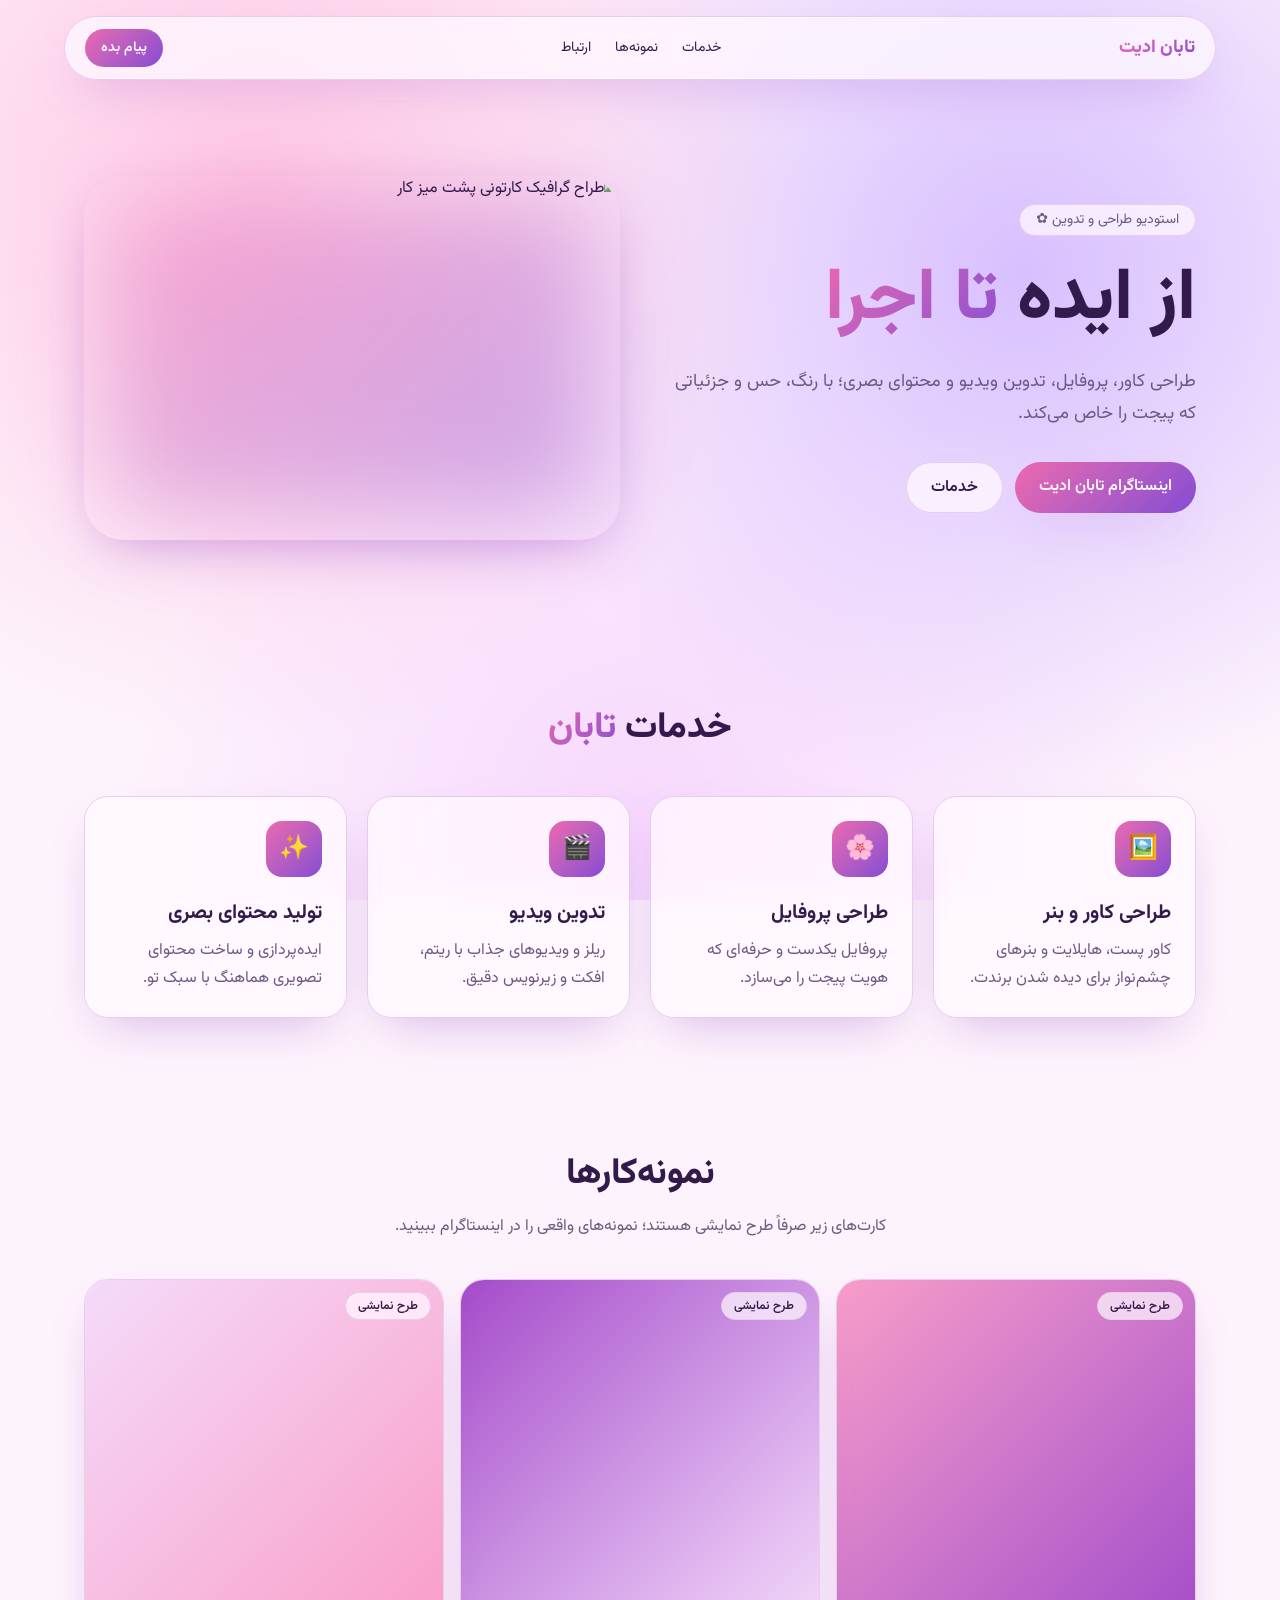
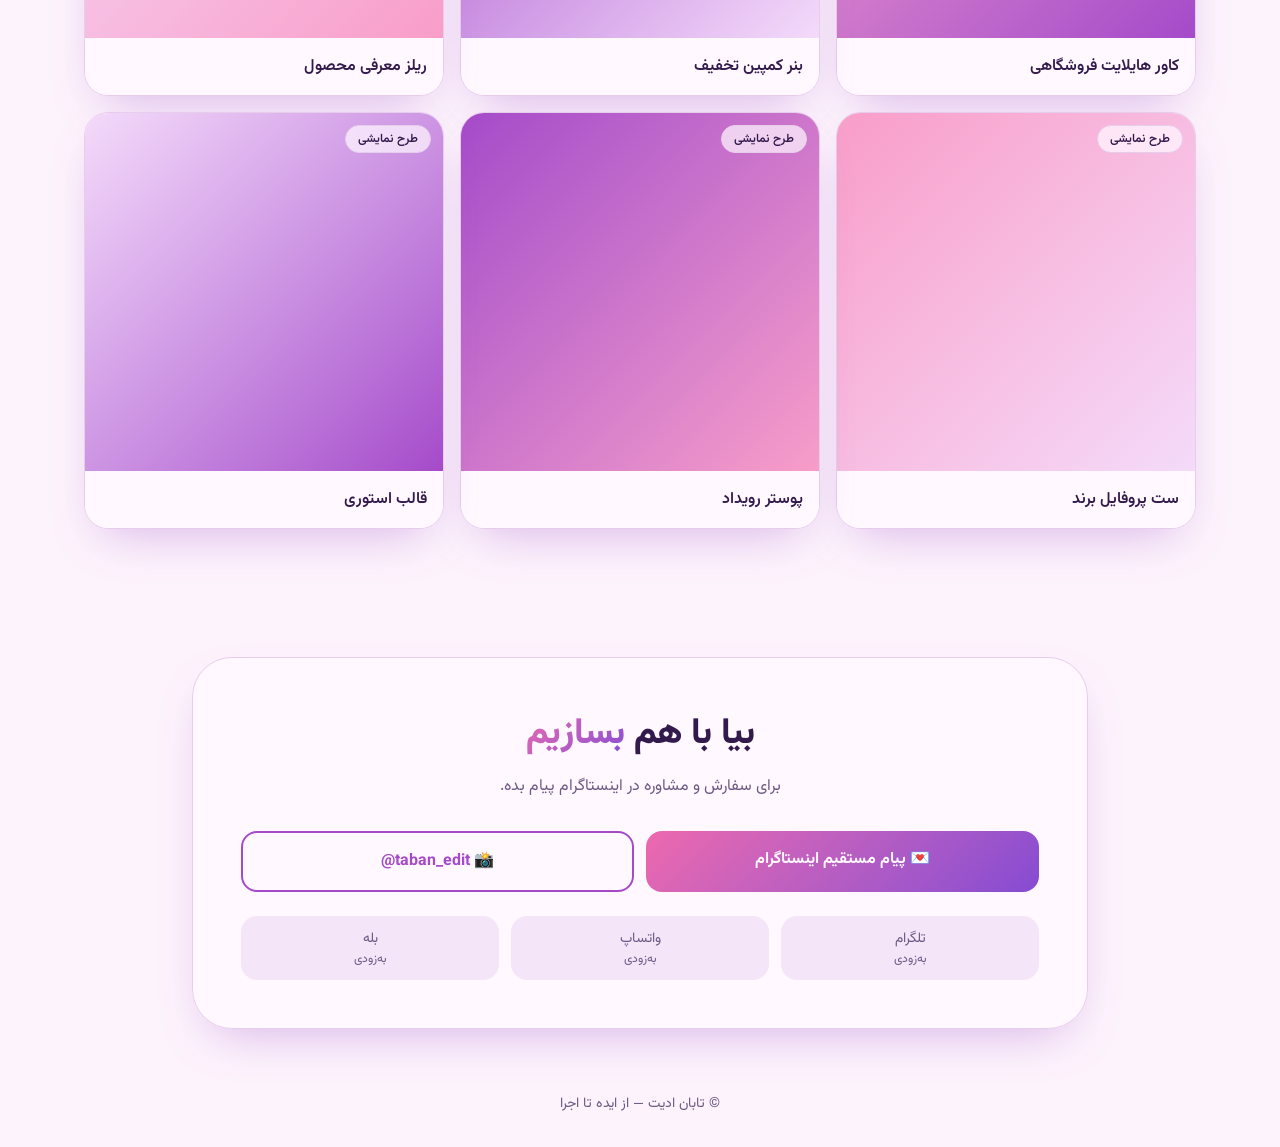
==== index.html @ 7d4bf921 "Publish Taban Edit Persian contact-only landing page" ====
<!doctype html>
<html lang="fa" dir="rtl">
<head>
<meta charset="utf-8">
<meta name="viewport" content="width=device-width, initial-scale=1">
<title>تابان ادیت | طراحی کاور، پروفایل و تدوین ویدیو</title>
<meta name="description" content="تابان ادیت؛ طراحی کاور و بنر، طراحی پروفایل، تدوین ویدیو و تولید محتوای بصری. از ایده تا اجرا.">
<meta property="og:title" content="تابان ادیت — از ایده تا اجرا">
<meta property="og:description" content="طراحی کاور و بنر، پروفایل، تدوین ویدیو و محتوای بصری با حس و حال خاص.">
<meta property="og:type" content="website">
<meta property="og:locale" content="fa_IR">
<meta name="twitter:card" content="summary_large_image">
<meta name="theme-color" content="#F8E4F4"><link rel="preconnect" href="https://fonts.googleapis.com">
<link rel="stylesheet" href="https://fonts.googleapis.com/css2?family=Vazirmatn:wght@300;400;600;800&display=swap">
<style>
/* Licensed fonts: add WOFF2 files to ./fonts/ then uncomment.
@font-face{font-family:"Kalameh";src:url("./fonts/Kalameh-Bold.woff2") format("woff2");font-weight:700 900;font-display:swap}
@font-face{font-family:"Yekan Bakh";src:url("./fonts/YekanBakh-Regular.woff2") format("woff2");font-weight:400;font-display:swap}
@font-face{font-family:"Yekan Bakh";src:url("./fonts/YekanBakh-Bold.woff2") format("woff2");font-weight:700;font-display:swap}
*/
:root{
  --bg:oklch(0.975 0.015 330);--fg:oklch(0.28 0.09 305);--card:oklch(0.99 0.01 330 / 70%);
  --primary:oklch(0.58 0.2 315);--on-primary:oklch(0.99 0.01 330);--secondary:oklch(0.92 0.05 320);
  --muted:oklch(0.94 0.03 320);--muted-fg:oklch(0.5 0.07 305);--accent:oklch(0.8 0.12 350);--border:oklch(0.88 0.05 320);
  --grad:linear-gradient(135deg,oklch(0.7 0.18 350),oklch(0.55 0.2 300));
  --shadow:0 20px 50px -20px oklch(0.55 0.2 310 / 40%);
  --font-body:"Yekan Bakh","YekanBakh","Vazirmatn",system-ui,sans-serif;
  --font-head:"Kalameh","Vazirmatn",system-ui,sans-serif;
}
*{box-sizing:border-box;margin:0;padding:0}
html{scroll-behavior:smooth}
body{font-family:var(--font-body);color:var(--fg);background:var(--bg);overflow-x:hidden;
  background-image:radial-gradient(circle at 20% 20%,oklch(0.9 0.08 350) 0%,transparent 45%),radial-gradient(circle at 80% 30%,oklch(0.85 0.1 300) 0%,transparent 45%),radial-gradient(circle at 50% 90%,oklch(0.92 0.06 320) 0%,transparent 50%);background-attachment:fixed}
h1,h2,h3,.brand{font-family:var(--font-head)}
a{color:inherit;text-decoration:none}
.wrap{max-width:72rem;margin:0 auto;padding:0 1.25rem}
.glass{background:var(--card);backdrop-filter:blur(14px);-webkit-backdrop-filter:blur(14px);border:1px solid var(--border)}
.grad{background:var(--grad);color:var(--on-primary)}
.tgrad{background:var(--grad);-webkit-background-clip:text;background-clip:text;color:transparent}
.shadow{box-shadow:var(--shadow)}
header{position:sticky;top:0;z-index:20;padding:1rem 1rem 0}
nav{max-width:72rem;margin:0 auto;display:flex;align-items:center;justify-content:space-between;border-radius:999px;padding:.75rem 1.25rem}
.brand{font-size:1.125rem;font-weight:800}
.links{display:none;gap:1.5rem;font-size:.875rem}.links a:hover{color:var(--primary)}
.btn{display:inline-block;border-radius:999px;padding:.75rem 1.5rem;font-weight:600;transition:transform .3s}
.btn:hover{transform:translateY(-4px)}
.btn-sm{padding:.5rem 1rem;font-size:.875rem}.btn-sm:hover{transform:scale(1.05)}
.hero{display:grid;gap:2.5rem;align-items:center;padding:3.5rem 1.25rem;text-align:center}
.pill{display:inline-block;border-radius:999px;padding:.25rem 1rem;font-size:.875rem;color:var(--muted-fg)}
h1{margin-top:1.25rem;font-size:3rem;font-weight:800;line-height:1.25}
.lead{margin-top:1.25rem;font-size:1.125rem;line-height:2rem;color:var(--muted-fg)}
.cta{margin-top:2rem;display:flex;flex-wrap:wrap;gap:.75rem;justify-content:center}
.art{position:relative}
.art .glow{position:absolute;inset:1.5rem;border-radius:3rem;opacity:.4;filter:blur(48px);background:var(--grad)}
.art img{position:relative;width:100%;height:auto;border-radius:2.5rem;box-shadow:var(--shadow);animation:float 6s ease-in-out infinite;display:block}
@keyframes float{0%,100%{transform:translateY(0)}50%{transform:translateY(-14px)}}
section.block{padding:4rem 1.25rem}
h2{text-align:center;font-size:1.875rem;font-weight:800}
.sub{margin-top:.75rem;text-align:center;color:var(--muted-fg)}
.grid{margin-top:2.5rem;display:grid;gap:1.25rem}
.svc{border-radius:1.5rem;padding:1.5rem;transition:transform .3s}
.svc:hover{transform:translateY(-8px)}
.ico{display:grid;place-items:center;width:3.5rem;height:3.5rem;border-radius:1rem;font-size:1.5rem}
h3{margin-top:1.25rem;font-size:1.25rem;font-weight:700}
.svc p{margin-top:.5rem;line-height:1.75rem;color:var(--muted-fg)}
.works{grid-template-columns:repeat(2,1fr);gap:1rem}
.work{border-radius:1.5rem;overflow:hidden}
.thumb{position:relative;aspect-ratio:1;transition:transform .5s}
.work:hover .thumb{transform:scale(1.05)}
.tag{position:absolute;right:.75rem;top:.75rem;border-radius:999px;padding:.25rem .75rem;font-size:.75rem;font-weight:600}
.work p{padding:1rem;font-size:.875rem;font-weight:600;position:relative;background:var(--card)}
.g1{background:linear-gradient(to bottom right,var(--accent),var(--primary))}
.g2{background:linear-gradient(to bottom right,var(--primary),var(--secondary))}
.g3{background:linear-gradient(to bottom right,var(--secondary),var(--accent))}
.g4{background:linear-gradient(to bottom right,var(--accent),var(--secondary))}
.g5{background:linear-gradient(to bottom right,var(--primary),var(--accent))}
.g6{background:linear-gradient(to bottom right,var(--secondary),var(--primary))}
.contact{max-width:56rem;margin:0 auto;border-radius:2.5rem;padding:2rem;text-align:center}
.two{margin-top:2rem;display:grid;gap:.75rem}
.big{border-radius:1rem;padding:1rem 1.5rem;font-weight:700;transition:transform .3s;display:block}
.big:hover{transform:translateY(-4px)}
.outline{border:2px solid var(--primary);color:var(--primary)}
.soon{margin-top:1.5rem;display:grid;grid-template-columns:repeat(3,1fr);gap:.75rem}
.soon div{border-radius:1rem;background:var(--muted);padding:.75rem;font-size:.875rem;color:var(--muted-fg)}
.soon span{display:block;font-size:.75rem}
footer{padding-bottom:2rem;text-align:center;font-size:.875rem;color:var(--muted-fg)}
.reveal{opacity:0;transform:translateY(24px);transition:opacity .8s ease,transform .8s cubic-bezier(.2,.7,.2,1)}
.reveal.in{opacity:1;transform:none}
@media(min-width:640px){.links{display:flex}.grid{grid-template-columns:repeat(2,1fr)}.two{grid-template-columns:1fr 1fr}}
@media(min-width:768px){.hero{grid-template-columns:1fr 1fr;padding:6rem 1.25rem;text-align:right}.cta{justify-content:flex-start}h1{font-size:4.5rem}h2{font-size:2.25rem}.works{grid-template-columns:repeat(3,1fr)}.work p{font-size:1rem}.contact{padding:3rem}}
@media(min-width:1024px){.svcs{grid-template-columns:repeat(4,1fr)}}
@media(prefers-reduced-motion:reduce){.art img{animation:none}.reveal{opacity:1;transform:none;transition:none}}
</style>
</head>
<body>
<header><nav class="glass shadow">
  <a href="#top" class="brand tgrad">تابان ادیت</a>
  <div class="links"><a href="#services">خدمات</a><a href="#works">نمونه‌ها</a><a href="#contact">ارتباط</a></div>
  <a href="https://ig.me/m/taban_edit" target="_blank" rel="noopener noreferrer" class="btn btn-sm grad">پیام بده</a>
</nav></header>
<main id="top">
  <section class="hero wrap">
    <div class="reveal">
      <span class="pill glass">استودیو طراحی و تدوین ✿</span>
      <h1>از ایده <span class="tgrad">تا اجرا</span></h1>
      <p class="lead">طراحی کاور، پروفایل، تدوین ویدیو و محتوای بصری؛ با رنگ، حس و جزئیاتی که پیجت را خاص می‌کند.</p>
      <div class="cta">
        <a href="https://www.instagram.com/taban_edit/" target="_blank" rel="noopener noreferrer" class="btn grad shadow">اینستاگرام تابان ادیت</a>
        <a href="#services" class="btn glass">خدمات</a>
      </div>
    </div>
    <div class="art reveal"><div class="glow"></div><img src="./hero.svg" width="1000" height="680" alt="طراح گرافیک کارتونی پشت میز کار"></div>
  </section>

  <section id="services" class="block wrap">
    <h2 class="reveal">خدمات <span class="tgrad">تابان</span></h2>
    <div class="grid svcs">
      <article class="svc glass shadow reveal"><div class="ico grad">🖼️</div><h3>طراحی کاور و بنر</h3><p>کاور پست، هایلایت و بنرهای چشم‌نواز برای دیده شدن برندت.</p></article>
      <article class="svc glass shadow reveal" style="transition-delay:90ms"><div class="ico grad">🌸</div><h3>طراحی پروفایل</h3><p>پروفایل یکدست و حرفه‌ای که هویت پیجت را می‌سازد.</p></article>
      <article class="svc glass shadow reveal" style="transition-delay:180ms"><div class="ico grad">🎬</div><h3>تدوین ویدیو</h3><p>ریلز و ویدیوهای جذاب با ریتم، افکت و زیرنویس دقیق.</p></article>
      <article class="svc glass shadow reveal" style="transition-delay:270ms"><div class="ico grad">✨</div><h3>تولید محتوای بصری</h3><p>ایده‌پردازی و ساخت محتوای تصویری هماهنگ با سبک تو.</p></article>
    </div>
  </section>

  <section id="works" class="block wrap">
    <h2 class="reveal">نمونه‌کارها</h2>
    <p class="sub reveal">کارت‌های زیر صرفاً طرح نمایشی هستند؛ نمونه‌های واقعی را در اینستاگرام ببینید.</p>
    <div class="grid works">
      <div class="work glass shadow reveal"><div class="thumb g1"><span class="tag glass">طرح نمایشی</span></div><p>کاور هایلایت فروشگاهی</p></div>
      <div class="work glass shadow reveal"><div class="thumb g2"><span class="tag glass">طرح نمایشی</span></div><p>بنر کمپین تخفیف</p></div>
      <div class="work glass shadow reveal"><div class="thumb g3"><span class="tag glass">طرح نمایشی</span></div><p>ریلز معرفی محصول</p></div>
      <div class="work glass shadow reveal"><div class="thumb g4"><span class="tag glass">طرح نمایشی</span></div><p>ست پروفایل برند</p></div>
      <div class="work glass shadow reveal"><div class="thumb g5"><span class="tag glass">طرح نمایشی</span></div><p>پوستر رویداد</p></div>
      <div class="work glass shadow reveal"><div class="thumb g6"><span class="tag glass">طرح نمایشی</span></div><p>قالب استوری</p></div>
    </div>
  </section>

  <section id="contact" class="block">
    <div class="contact glass shadow reveal">
      <h2>بیا با هم <span class="tgrad">بسازیم</span></h2>
      <p class="sub">برای سفارش و مشاوره در اینستاگرام پیام بده.</p>
      <div class="two">
        <a href="https://ig.me/m/taban_edit" target="_blank" rel="noopener noreferrer" class="big grad">💌 پیام مستقیم اینستاگرام</a>
        <a href="https://www.instagram.com/taban_edit/" target="_blank" rel="noopener noreferrer" class="big outline">📸 ‎@taban_edit</a>
      </div>
      <div class="soon">
        <div aria-disabled="true">تلگرام <span>به‌زودی</span></div>
        <div aria-disabled="true">واتساپ <span>به‌زودی</span></div>
        <div aria-disabled="true">بله <span>به‌زودی</span></div>
      </div>
    </div>
  </section>
</main>
<footer>© تابان ادیت — از ایده تا اجرا</footer>
<script>
(function(){var els=document.querySelectorAll('.reveal');
if(!('IntersectionObserver' in window)){els.forEach(function(e){e.classList.add('in')});return}
var io=new IntersectionObserver(function(es){es.forEach(function(e){if(e.isIntersecting)e.target.classList.add('in')})},{threshold:.15});
els.forEach(function(e){io.observe(e)})})();
</script>
</body>
</html>
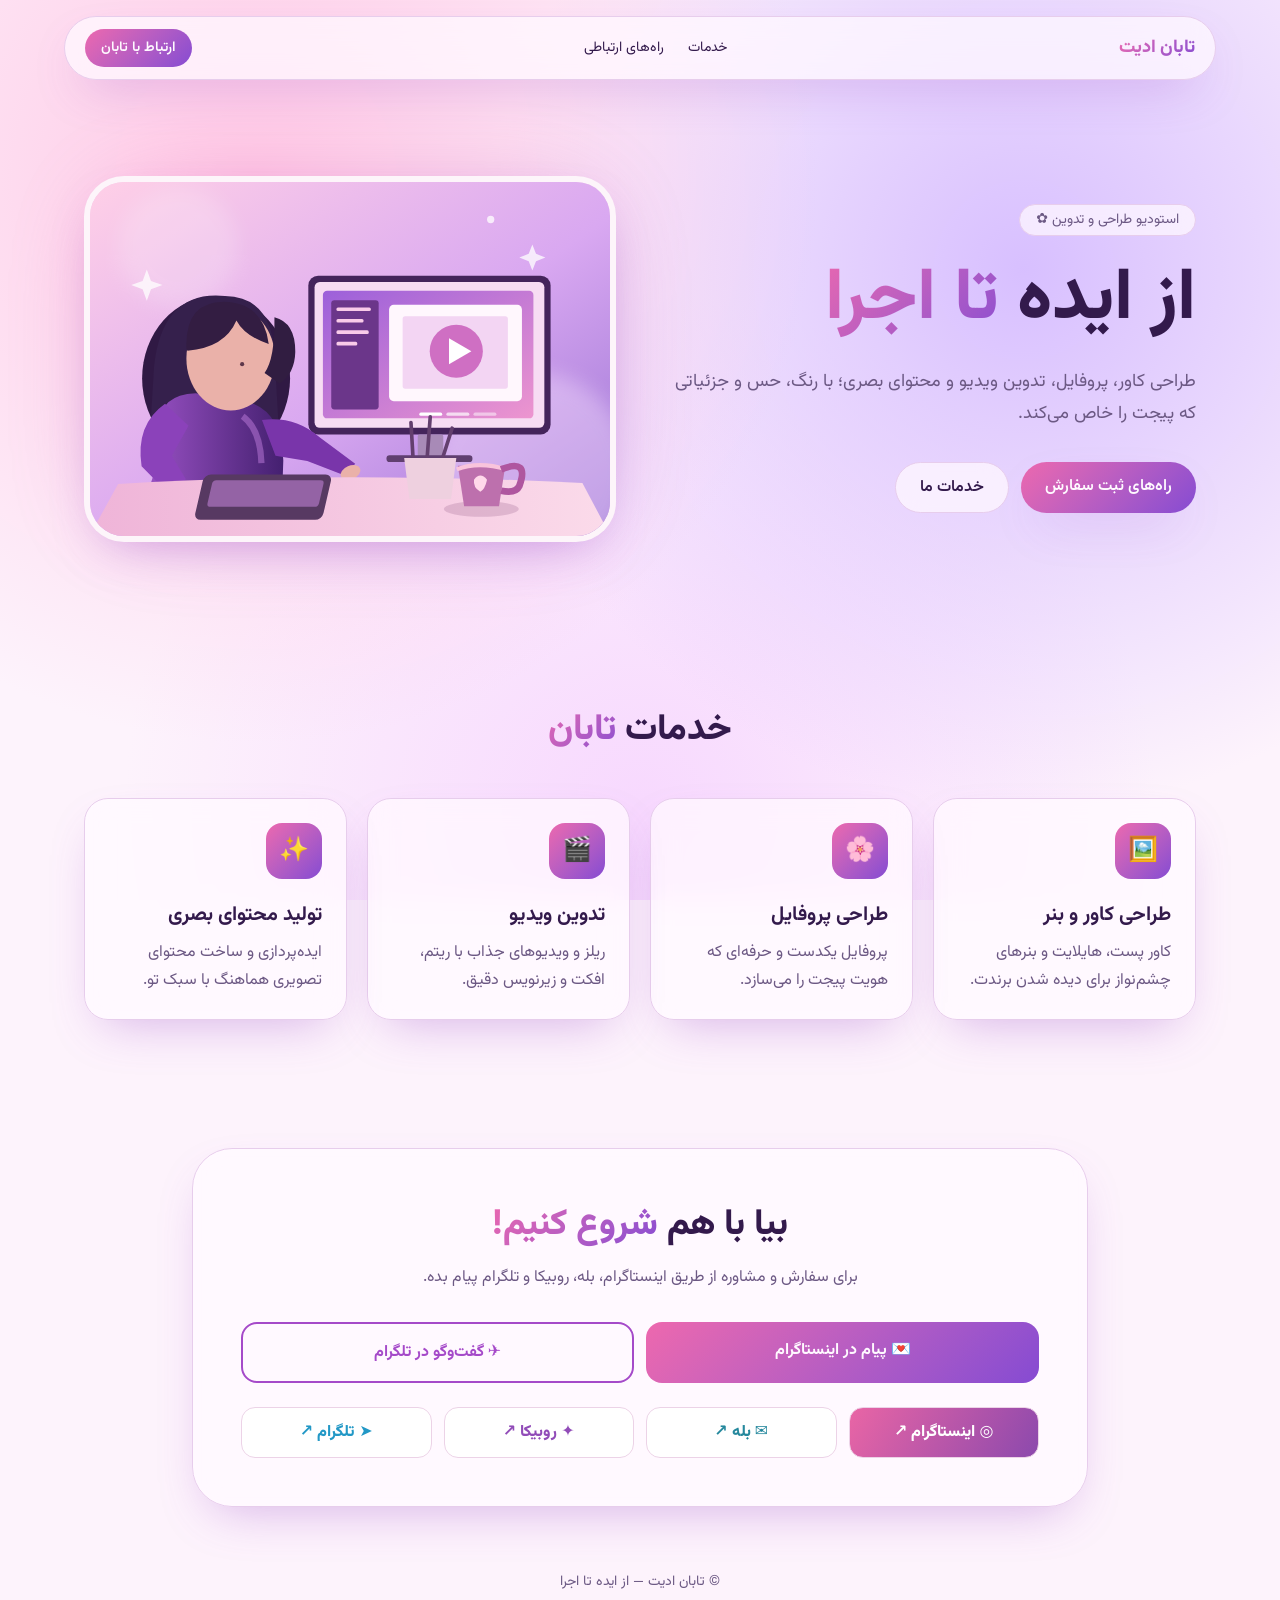
==== commit 200823d6: "Revise Taban Edit: remove portfolio, add four contact channels, logo and photo styling, custom typog" ====
--- a/index.html
+++ b/index.html
@@ -13,18 +13,15 @@
 <meta name="theme-color" content="#F8E4F4"><link rel="preconnect" href="https://fonts.googleapis.com">
 <link rel="stylesheet" href="https://fonts.googleapis.com/css2?family=Vazirmatn:wght@300;400;600;800&display=swap">
 <style>
-/* Licensed fonts: add WOFF2 files to ./fonts/ then uncomment.
-@font-face{font-family:"Kalameh";src:url("./fonts/Kalameh-Bold.woff2") format("woff2");font-weight:700 900;font-display:swap}
-@font-face{font-family:"Yekan Bakh";src:url("./fonts/YekanBakh-Regular.woff2") format("woff2");font-weight:400;font-display:swap}
-@font-face{font-family:"Yekan Bakh";src:url("./fonts/YekanBakh-Bold.woff2") format("woff2");font-weight:700;font-display:swap}
-*/
+@font-face{font-family:"Kalameh";src:url("./assets/kalameh.woff2") format("woff2");font-weight:700 900;font-display:swap}
+@font-face{font-family:"Doran";src:url("./assets/doran.woff2") format("woff2");font-weight:400 900;font-display:swap}
 :root{
   --bg:oklch(0.975 0.015 330);--fg:oklch(0.28 0.09 305);--card:oklch(0.99 0.01 330 / 70%);
   --primary:oklch(0.58 0.2 315);--on-primary:oklch(0.99 0.01 330);--secondary:oklch(0.92 0.05 320);
   --muted:oklch(0.94 0.03 320);--muted-fg:oklch(0.5 0.07 305);--accent:oklch(0.8 0.12 350);--border:oklch(0.88 0.05 320);
   --grad:linear-gradient(135deg,oklch(0.7 0.18 350),oklch(0.55 0.2 300));
   --shadow:0 20px 50px -20px oklch(0.55 0.2 310 / 40%);
-  --font-body:"Yekan Bakh","YekanBakh","Vazirmatn",system-ui,sans-serif;
+  --font-body:"Doran","Vazirmatn",system-ui,sans-serif;
   --font-head:"Kalameh","Vazirmatn",system-ui,sans-serif;
 }
 *{box-sizing:border-box;margin:0;padding:0}
@@ -90,13 +87,19 @@
 @media(min-width:768px){.hero{grid-template-columns:1fr 1fr;padding:6rem 1.25rem;text-align:right}.cta{justify-content:flex-start}h1{font-size:4.5rem}h2{font-size:2.25rem}.works{grid-template-columns:repeat(3,1fr)}.work p{font-size:1rem}.contact{padding:3rem}}
 @media(min-width:1024px){.svcs{grid-template-columns:repeat(4,1fr)}}
 @media(prefers-reduced-motion:reduce){.art img{animation:none}.reveal{opacity:1;transform:none;transition:none}}
+
+.brand-image{display:inline-block;vertical-align:middle;object-fit:cover;border-radius:13px;margin-left:9px}
+.hero{gap:3rem}.art img{aspect-ratio:2048/1408;object-fit:cover;background:#f4cde9;border:6px solid rgba(255,255,255,.8)}
+.social-grid{grid-template-columns:repeat(2,1fr);gap:12px}.social{display:block;text-align:center;padding:12px 10px;border-radius:14px;background:white;color:#634278;font-weight:800;border:1px solid #ecd3e7;transition:transform .2s}.social:hover{transform:translateY(-3px);box-shadow:0 10px 20px #a54e9c2b}.social.instagram{background:linear-gradient(120deg,#e965a5,#8c49ad);color:#fff}.social.bale{color:#25889d}.social.rubika{color:#914cb8}.social.telegram{color:#2298c6}
+@media(min-width:640px){.social-grid{grid-template-columns:repeat(4,1fr)}}
+@media(max-width:630px){.brand-image{height:38px;width:38px}.hero{gap:2rem}.art img{border-radius:22px}}
 </style>
 </head>
 <body>
 <header><nav class="glass shadow">
-  <a href="#top" class="brand tgrad">تابان ادیت</a>
-  <div class="links"><a href="#services">خدمات</a><a href="#works">نمونه‌ها</a><a href="#contact">ارتباط</a></div>
-  <a href="https://ig.me/m/taban_edit" target="_blank" rel="noopener noreferrer" class="btn btn-sm grad">پیام بده</a>
+  <a href="#top" class="brand tgrad"><img class="brand-image" src="./assets/logo.webp" onerror="this.style.display='none'" alt="لوگوی تابان ادیت" width="49" height="49">تابان ادیت</a>
+  <div class="links"><a href="#services">خدمات</a><a href="#contact">راه‌های ارتباطی</a></div>
+  <a href="#contact" class="btn btn-sm grad">ارتباط با تابان</a>
 </nav></header>
 <main id="top">
   <section class="hero wrap">
@@ -105,11 +108,11 @@
       <h1>از ایده <span class="tgrad">تا اجرا</span></h1>
       <p class="lead">طراحی کاور، پروفایل، تدوین ویدیو و محتوای بصری؛ با رنگ، حس و جزئیاتی که پیجت را خاص می‌کند.</p>
       <div class="cta">
-        <a href="https://www.instagram.com/taban_edit/" target="_blank" rel="noopener noreferrer" class="btn grad shadow">اینستاگرام تابان ادیت</a>
-        <a href="#services" class="btn glass">خدمات</a>
+        <a href="#contact" class="btn grad shadow">راه‌های ثبت سفارش</a>
+        <a href="#services" class="btn glass">خدمات ما</a>
       </div>
     </div>
-    <div class="art reveal"><div class="glow"></div><img src="./hero.svg" width="1000" height="680" alt="طراح گرافیک کارتونی پشت میز کار"></div>
+    <div class="art reveal"><div class="glow"></div><img src="./assets/hero.webp" onerror="this.onerror=null;this.src='./hero.svg'" width="1200" height="825" alt="تصویر اختصاصی برند تابان ادیت از طراح پشت میز تدوین و گرافیک"></div>
   </section>
 
   <section id="services" class="block wrap">
@@ -122,34 +125,21 @@
     </div>
   </section>
 
-  <section id="works" class="block wrap">
-    <h2 class="reveal">نمونه‌کارها</h2>
-    <p class="sub reveal">کارت‌های زیر صرفاً طرح نمایشی هستند؛ نمونه‌های واقعی را در اینستاگرام ببینید.</p>
-    <div class="grid works">
-      <div class="work glass shadow reveal"><div class="thumb g1"><span class="tag glass">طرح نمایشی</span></div><p>کاور هایلایت فروشگاهی</p></div>
-      <div class="work glass shadow reveal"><div class="thumb g2"><span class="tag glass">طرح نمایشی</span></div><p>بنر کمپین تخفیف</p></div>
-      <div class="work glass shadow reveal"><div class="thumb g3"><span class="tag glass">طرح نمایشی</span></div><p>ریلز معرفی محصول</p></div>
-      <div class="work glass shadow reveal"><div class="thumb g4"><span class="tag glass">طرح نمایشی</span></div><p>ست پروفایل برند</p></div>
-      <div class="work glass shadow reveal"><div class="thumb g5"><span class="tag glass">طرح نمایشی</span></div><p>پوستر رویداد</p></div>
-      <div class="work glass shadow reveal"><div class="thumb g6"><span class="tag glass">طرح نمایشی</span></div><p>قالب استوری</p></div>
-    </div>
-  </section>
-
   <section id="contact" class="block">
     <div class="contact glass shadow reveal">
-      <h2>بیا با هم <span class="tgrad">بسازیم</span></h2>
-      <p class="sub">برای سفارش و مشاوره در اینستاگرام پیام بده.</p>
+      <h2>بیا با هم <span class="tgrad">شروع کنیم!</span></h2>
+      <p class="sub">برای سفارش و مشاوره از طریق اینستاگرام، بله، روبیکا و تلگرام پیام بده.</p>
       <div class="two">
-        <a href="https://ig.me/m/taban_edit" target="_blank" rel="noopener noreferrer" class="big grad">💌 پیام مستقیم اینستاگرام</a>
-        <a href="https://www.instagram.com/taban_edit/" target="_blank" rel="noopener noreferrer" class="big outline">📸 ‎@taban_edit</a>
+        <a href="https://instagram.com/taban_edit" target="_blank" rel="noopener noreferrer" class="big grad">💌 پیام در اینستاگرام</a>
+        <a href="https://t.me/taban_edit" target="_blank" rel="noopener noreferrer" class="big outline">✈️ گفت‌وگو در تلگرام</a>
       </div>
-      <div class="soon">
-        <div aria-disabled="true">تلگرام <span>به‌زودی</span></div>
-        <div aria-disabled="true">واتساپ <span>به‌زودی</span></div>
-        <div aria-disabled="true">بله <span>به‌زودی</span></div>
-      </div>
-    </div>
-  </section>
+      <div class="soon social-grid">
+    <a href="https://instagram.com/taban_edit" target="_blank" rel="noopener noreferrer" class="social instagram">◎ اینستاگرام ↗</a>
+    <a href="https://ble.ir/tabanedit" target="_blank" rel="noopener noreferrer" class="social bale">✉ بله ↗</a>
+    <a href="https://rubika.ir/page/Taban_edit" target="_blank" rel="noopener noreferrer" class="social rubika">✦ روبیکا ↗</a>
+    <a href="https://t.me/taban_edit" target="_blank" rel="noopener noreferrer" class="social telegram">➤ تلگرام ↗</a>
+  </div>
+  </div></section>
 </main>
 <footer>© تابان ادیت — از ایده تا اجرا</footer>
 <script>
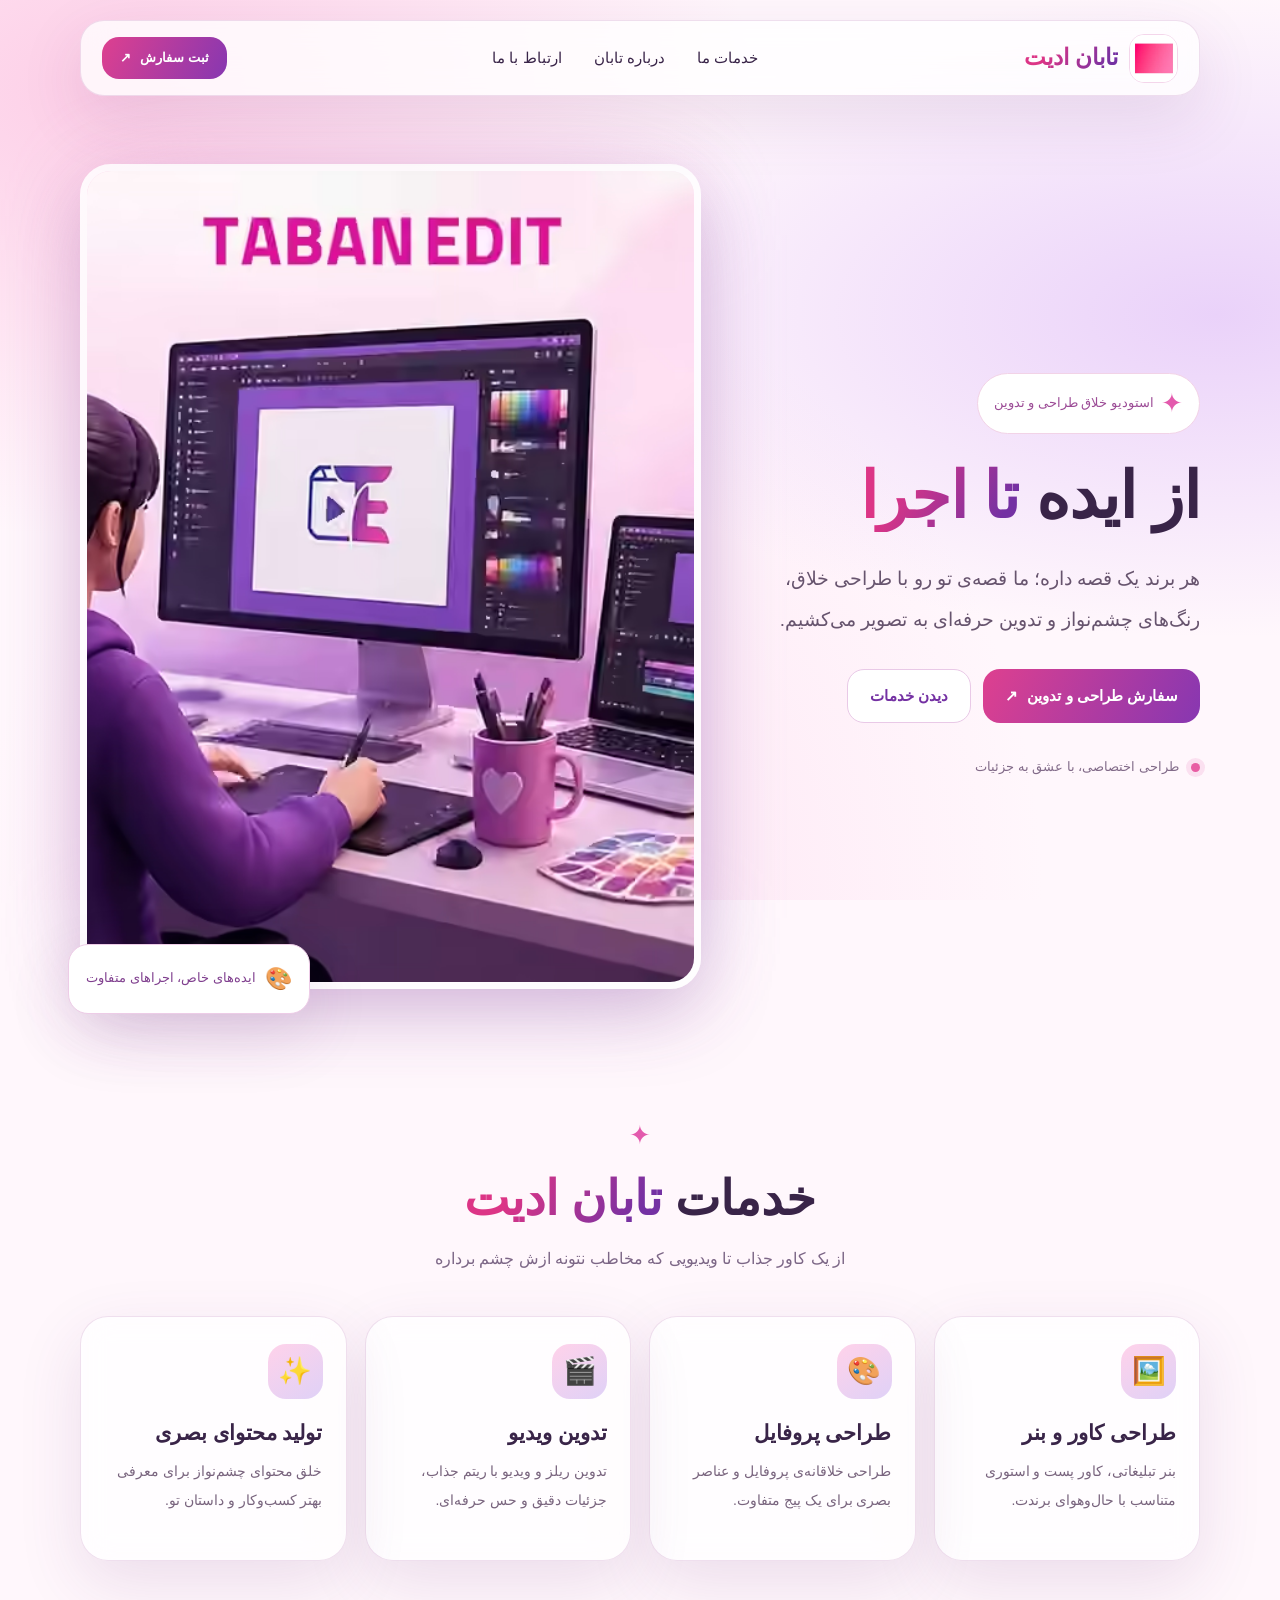
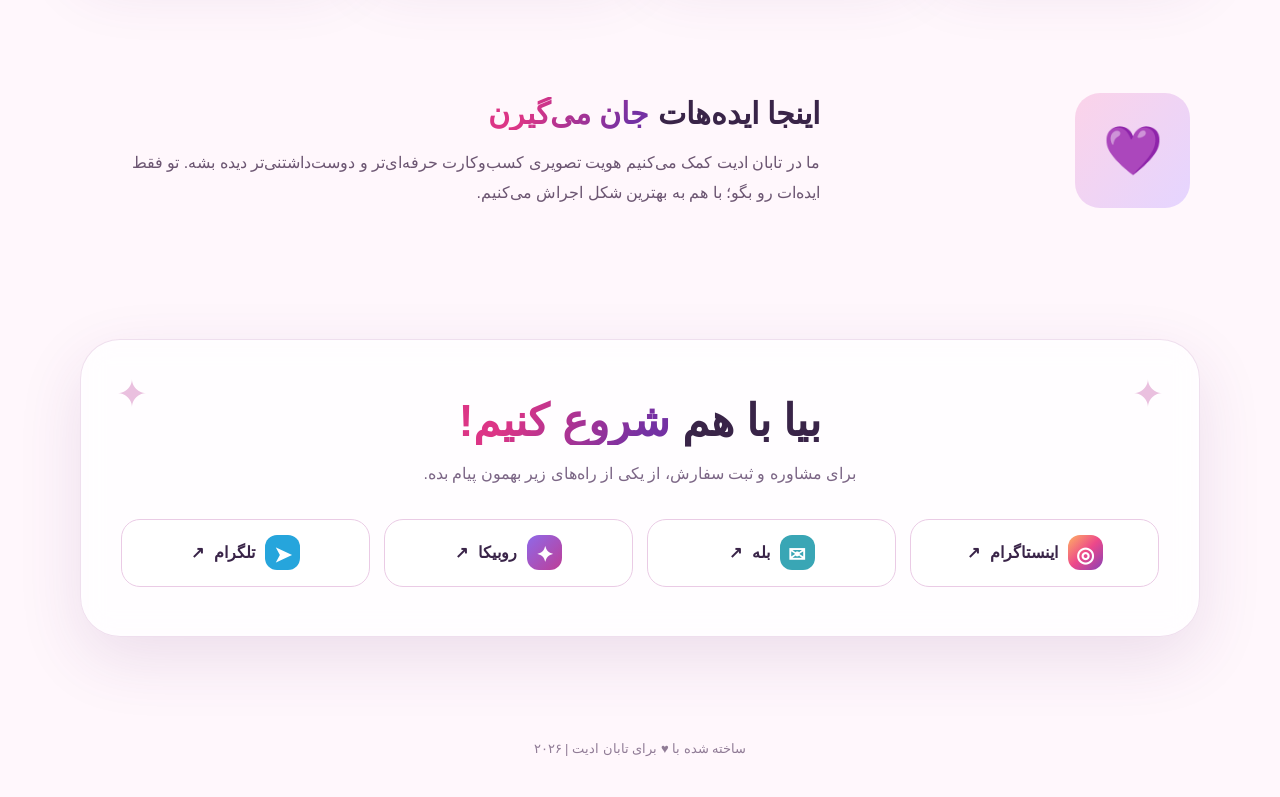
==== commit f6e0aa0a: "Launch Taban Edit redesign with supplied hero artwork, logo, social contacts and no portfolio" ====
--- a/index.html
+++ b/index.html
@@ -1,152 +1,58 @@
-<!doctype html>
+<!DOCTYPE html>
 <html lang="fa" dir="rtl">
 <head>
-<meta charset="utf-8">
-<meta name="viewport" content="width=device-width, initial-scale=1">
-<title>تابان ادیت | طراحی کاور، پروفایل و تدوین ویدیو</title>
-<meta name="description" content="تابان ادیت؛ طراحی کاور و بنر، طراحی پروفایل، تدوین ویدیو و تولید محتوای بصری. از ایده تا اجرا.">
-<meta property="og:title" content="تابان ادیت — از ایده تا اجرا">
-<meta property="og:description" content="طراحی کاور و بنر، پروفایل، تدوین ویدیو و محتوای بصری با حس و حال خاص.">
-<meta property="og:type" content="website">
-<meta property="og:locale" content="fa_IR">
-<meta name="twitter:card" content="summary_large_image">
-<meta name="theme-color" content="#F8E4F4"><link rel="preconnect" href="https://fonts.googleapis.com">
-<link rel="stylesheet" href="https://fonts.googleapis.com/css2?family=Vazirmatn:wght@300;400;600;800&display=swap">
+<meta charset="UTF-8"><meta name="viewport" content="width=device-width,initial-scale=1">
+<title>تابان ادیت | طراحی گرافیک و تدوین ویدیو</title>
+<meta name="description" content="تابان ادیت؛ طراحی بنر و کاور، پروفایل و هویت بصری، تدوین ویدیو و محتوای خلاق. برای مشاوره و سفارش در اینستاگرام، تلگرام، بله و روبیکا پیام بدهید.">
+<meta name="theme-color" content="#fce8f4"><meta property="og:title" content="تابان ادیت | از ایده تا اجرا"><meta property="og:type" content="website"><meta property="og:locale" content="fa_IR"><meta property="og:description" content="تابان ادیت، همراه خلاق شما در طراحی و تدوین. از ایده تا اجرا کنار شماییم.">
+<link rel="icon" type="image/webp" href="./assets/logo.webp">
 <style>
-@font-face{font-family:"Kalameh";src:url("./assets/kalameh.woff2") format("woff2");font-weight:700 900;font-display:swap}
-@font-face{font-family:"Doran";src:url("./assets/doran.woff2") format("woff2");font-weight:400 900;font-display:swap}
-:root{
-  --bg:oklch(0.975 0.015 330);--fg:oklch(0.28 0.09 305);--card:oklch(0.99 0.01 330 / 70%);
-  --primary:oklch(0.58 0.2 315);--on-primary:oklch(0.99 0.01 330);--secondary:oklch(0.92 0.05 320);
-  --muted:oklch(0.94 0.03 320);--muted-fg:oklch(0.5 0.07 305);--accent:oklch(0.8 0.12 350);--border:oklch(0.88 0.05 320);
-  --grad:linear-gradient(135deg,oklch(0.7 0.18 350),oklch(0.55 0.2 300));
-  --shadow:0 20px 50px -20px oklch(0.55 0.2 310 / 40%);
-  --font-body:"Doran","Vazirmatn",system-ui,sans-serif;
-  --font-head:"Kalameh","Vazirmatn",system-ui,sans-serif;
-}
-*{box-sizing:border-box;margin:0;padding:0}
-html{scroll-behavior:smooth}
-body{font-family:var(--font-body);color:var(--fg);background:var(--bg);overflow-x:hidden;
-  background-image:radial-gradient(circle at 20% 20%,oklch(0.9 0.08 350) 0%,transparent 45%),radial-gradient(circle at 80% 30%,oklch(0.85 0.1 300) 0%,transparent 45%),radial-gradient(circle at 50% 90%,oklch(0.92 0.06 320) 0%,transparent 50%);background-attachment:fixed}
-h1,h2,h3,.brand{font-family:var(--font-head)}
-a{color:inherit;text-decoration:none}
-.wrap{max-width:72rem;margin:0 auto;padding:0 1.25rem}
-.glass{background:var(--card);backdrop-filter:blur(14px);-webkit-backdrop-filter:blur(14px);border:1px solid var(--border)}
-.grad{background:var(--grad);color:var(--on-primary)}
-.tgrad{background:var(--grad);-webkit-background-clip:text;background-clip:text;color:transparent}
-.shadow{box-shadow:var(--shadow)}
-header{position:sticky;top:0;z-index:20;padding:1rem 1rem 0}
-nav{max-width:72rem;margin:0 auto;display:flex;align-items:center;justify-content:space-between;border-radius:999px;padding:.75rem 1.25rem}
-.brand{font-size:1.125rem;font-weight:800}
-.links{display:none;gap:1.5rem;font-size:.875rem}.links a:hover{color:var(--primary)}
-.btn{display:inline-block;border-radius:999px;padding:.75rem 1.5rem;font-weight:600;transition:transform .3s}
-.btn:hover{transform:translateY(-4px)}
-.btn-sm{padding:.5rem 1rem;font-size:.875rem}.btn-sm:hover{transform:scale(1.05)}
-.hero{display:grid;gap:2.5rem;align-items:center;padding:3.5rem 1.25rem;text-align:center}
-.pill{display:inline-block;border-radius:999px;padding:.25rem 1rem;font-size:.875rem;color:var(--muted-fg)}
-h1{margin-top:1.25rem;font-size:3rem;font-weight:800;line-height:1.25}
-.lead{margin-top:1.25rem;font-size:1.125rem;line-height:2rem;color:var(--muted-fg)}
-.cta{margin-top:2rem;display:flex;flex-wrap:wrap;gap:.75rem;justify-content:center}
-.art{position:relative}
-.art .glow{position:absolute;inset:1.5rem;border-radius:3rem;opacity:.4;filter:blur(48px);background:var(--grad)}
-.art img{position:relative;width:100%;height:auto;border-radius:2.5rem;box-shadow:var(--shadow);animation:float 6s ease-in-out infinite;display:block}
-@keyframes float{0%,100%{transform:translateY(0)}50%{transform:translateY(-14px)}}
-section.block{padding:4rem 1.25rem}
-h2{text-align:center;font-size:1.875rem;font-weight:800}
-.sub{margin-top:.75rem;text-align:center;color:var(--muted-fg)}
-.grid{margin-top:2.5rem;display:grid;gap:1.25rem}
-.svc{border-radius:1.5rem;padding:1.5rem;transition:transform .3s}
-.svc:hover{transform:translateY(-8px)}
-.ico{display:grid;place-items:center;width:3.5rem;height:3.5rem;border-radius:1rem;font-size:1.5rem}
-h3{margin-top:1.25rem;font-size:1.25rem;font-weight:700}
-.svc p{margin-top:.5rem;line-height:1.75rem;color:var(--muted-fg)}
-.works{grid-template-columns:repeat(2,1fr);gap:1rem}
-.work{border-radius:1.5rem;overflow:hidden}
-.thumb{position:relative;aspect-ratio:1;transition:transform .5s}
-.work:hover .thumb{transform:scale(1.05)}
-.tag{position:absolute;right:.75rem;top:.75rem;border-radius:999px;padding:.25rem .75rem;font-size:.75rem;font-weight:600}
-.work p{padding:1rem;font-size:.875rem;font-weight:600;position:relative;background:var(--card)}
-.g1{background:linear-gradient(to bottom right,var(--accent),var(--primary))}
-.g2{background:linear-gradient(to bottom right,var(--primary),var(--secondary))}
-.g3{background:linear-gradient(to bottom right,var(--secondary),var(--accent))}
-.g4{background:linear-gradient(to bottom right,var(--accent),var(--secondary))}
-.g5{background:linear-gradient(to bottom right,var(--primary),var(--accent))}
-.g6{background:linear-gradient(to bottom right,var(--secondary),var(--primary))}
-.contact{max-width:56rem;margin:0 auto;border-radius:2.5rem;padding:2rem;text-align:center}
-.two{margin-top:2rem;display:grid;gap:.75rem}
-.big{border-radius:1rem;padding:1rem 1.5rem;font-weight:700;transition:transform .3s;display:block}
-.big:hover{transform:translateY(-4px)}
-.outline{border:2px solid var(--primary);color:var(--primary)}
-.soon{margin-top:1.5rem;display:grid;grid-template-columns:repeat(3,1fr);gap:.75rem}
-.soon div{border-radius:1rem;background:var(--muted);padding:.75rem;font-size:.875rem;color:var(--muted-fg)}
-.soon span{display:block;font-size:.75rem}
-footer{padding-bottom:2rem;text-align:center;font-size:.875rem;color:var(--muted-fg)}
-.reveal{opacity:0;transform:translateY(24px);transition:opacity .8s ease,transform .8s cubic-bezier(.2,.7,.2,1)}
-.reveal.in{opacity:1;transform:none}
-@media(min-width:640px){.links{display:flex}.grid{grid-template-columns:repeat(2,1fr)}.two{grid-template-columns:1fr 1fr}}
-@media(min-width:768px){.hero{grid-template-columns:1fr 1fr;padding:6rem 1.25rem;text-align:right}.cta{justify-content:flex-start}h1{font-size:4.5rem}h2{font-size:2.25rem}.works{grid-template-columns:repeat(3,1fr)}.work p{font-size:1rem}.contact{padding:3rem}}
-@media(min-width:1024px){.svcs{grid-template-columns:repeat(4,1fr)}}
-@media(prefers-reduced-motion:reduce){.art img{animation:none}.reveal{opacity:1;transform:none;transition:none}}
-
-.brand-image{display:inline-block;vertical-align:middle;object-fit:cover;border-radius:13px;margin-left:9px}
-.hero{gap:3rem}.art img{aspect-ratio:2048/1408;object-fit:cover;background:#f4cde9;border:6px solid rgba(255,255,255,.8)}
-.social-grid{grid-template-columns:repeat(2,1fr);gap:12px}.social{display:block;text-align:center;padding:12px 10px;border-radius:14px;background:white;color:#634278;font-weight:800;border:1px solid #ecd3e7;transition:transform .2s}.social:hover{transform:translateY(-3px);box-shadow:0 10px 20px #a54e9c2b}.social.instagram{background:linear-gradient(120deg,#e965a5,#8c49ad);color:#fff}.social.bale{color:#25889d}.social.rubika{color:#914cb8}.social.telegram{color:#2298c6}
-@media(min-width:640px){.social-grid{grid-template-columns:repeat(4,1fr)}}
-@media(max-width:630px){.brand-image{height:38px;width:38px}.hero{gap:2rem}.art img{border-radius:22px}}
+@font-face{font-family:Kalameh;src:local("Kalameh Bold"),local("Kalameh");font-display:swap;font-weight:700 900}
+@font-face{font-family:Doran;src:local("Doran Bold"),local("Doran");font-display:swap;font-weight:400 900}
+:root{--ink:#392448;--purple:#7533a6;--pink:#db398e;--muted:#7c6686;--shadow:0 22px 65px rgba(95,43,115,.12);--outline:rgba(173,100,168,.20)}
+*{box-sizing:border-box}html{scroll-behavior:smooth}body{margin:0;color:var(--ink);font-family:Doran,Tahoma,sans-serif;background:#fff7fc;background-image:radial-gradient(ellipse at 8% 10%,rgba(252,183,219,.63),transparent 39%),radial-gradient(ellipse at 95% 35%,rgba(213,173,247,.50),transparent 39%),radial-gradient(ellipse at 40% 100%,rgba(253,210,234,.52),transparent 49%);background-attachment:fixed;line-height:1.9}a{text-decoration:none;color:inherit}button,a{-webkit-tap-highlight-color:transparent}h1,h2,h3,.brand,.large-title{font-family:Kalameh,Tahoma,sans-serif;line-height:1.45}h1,h2,h3,p{margin-top:0}.layout{max-width:1170px;margin:auto;padding:0 25px}.soft{border:1px solid var(--outline);border-radius:28px;box-shadow:var(--shadow);background:rgba(255,255,255,.78);backdrop-filter:blur(15px)}.gradient{background:linear-gradient(115deg,#de408f,#8737b1);color:white}.gradient-text{background:linear-gradient(120deg,#dc3586 25%,#7431a3 87%);color:transparent;background-clip:text;-webkit-background-clip:text}.star{color:#e35aad;font-size:26px}
+.top{padding-top:20px;position:relative;z-index:2}.nav{display:flex;align-items:center;justify-content:space-between;padding:10px 21px;border-radius:24px;min-height:76px}.brand{display:flex;align-items:center;gap:11px;font-size:23px;font-weight:900}.brand-logo{width:49px;height:49px;object-fit:cover;border-radius:15px;border:1px solid #f4d6eb;background:#fff}.menu{display:flex;align-items:center;gap:32px;font-size:15px}.menu a:hover{color:var(--pink)}.btn{font-family:Doran,Tahoma,sans-serif;font-size:15px;font-weight:700;display:inline-flex;align-items:center;justify-content:center;gap:9px;padding:12px 22px;border-radius:17px;transition:transform .25s,box-shadow .25s}.btn:hover{transform:translateY(-3px);box-shadow:0 12px 27px rgba(143,47,147,.18)}.btn:focus-visible,a:focus-visible{outline:3px solid #933bbb;outline-offset:3px}.btn.outline{border:1px solid #e9c9e7;background:#fff;color:#7431a3}.btn.small{font-size:13px;padding:9px 18px}
+.hero{display:grid;grid-template-columns:.85fr 1.15fr;align-items:center;gap:40px;padding-top:68px;padding-bottom:82px}.intro{position:relative;z-index:1}.eyebrow{display:inline-flex;align-items:center;gap:7px;background:#fff;padding:5px 16px;border:1px solid #f2d3e7;border-radius:40px;color:#9c4c96;font-size:13px}.hero h1{font-size:clamp(44px,5vw,76px);letter-spacing:-1px;margin:16px 0}.hero p{font-size:19px;color:#67546e;line-height:2.15;max-width:540px}.btn-row{display:flex;gap:12px;flex-wrap:wrap;margin-top:28px}.mini-trust{margin-top:32px;display:flex;align-items:center;gap:12px;font-size:13px;color:#826b89}.mini-trust i{width:9px;height:9px;border-radius:50%;background:#e85da3;box-shadow:0 0 0 5px #fbe0f0}.hero-art{position:relative;isolation:isolate}.hero-art:before{content:'';position:absolute;z-index:-1;inset:35px;background:linear-gradient(125deg,#f7bce1,#c7a6eb);filter:blur(55px);opacity:.7}.hero-art img{display:block;max-width:100%;width:100%;object-fit:cover;aspect-ratio:2048/1408;border-radius:31px;box-shadow:0 25px 70px rgba(117,48,131,.26);border:7px solid rgba(255,255,255,.85)}.float-icon{position:absolute;bottom:-25px;left:-12px;background:#fff;border:1px solid #edcce7;padding:13px 17px;border-radius:20px;font-size:13px;box-shadow:var(--shadow);color:#80408f}.float-icon span{font-size:22px;vertical-align:middle;margin-left:6px}
+.services{padding-top:40px;padding-bottom:96px}.section-head{text-align:center;margin-bottom:42px}.section-head h2{font-size:clamp(32px,4vw,48px);margin:4px 0 10px}.section-head p{color:var(--muted);font-size:16px}.cards{display:grid;grid-template-columns:repeat(4,1fr);gap:18px}.service{padding:27px 23px;min-height:245px;transition:transform .25s}.service:hover{transform:translateY(-6px)}.service .symbol{width:55px;height:55px;display:grid;place-items:center;font-size:27px;border-radius:18px;background:linear-gradient(145deg,#ffd2ea,#dfd1f7)}.service h3{font-size:21px;margin:19px 0 8px}.service p{font-size:14px;color:#79647e;margin:0;line-height:2.1}
+.about{margin-bottom:95px;padding:35px;display:flex;align-items:center;justify-content:space-between;gap:40px}.about h2{font-size:30px;margin-bottom:12px}.about p{color:#6c5672;font-size:16px;max-width:730px;margin:0}.about-badge{flex-shrink:0;display:grid;place-items:center;border-radius:25px;width:115px;height:115px;background:linear-gradient(130deg,#fbd3e9,#e5d5ff);font-size:48px}
+.contact-block{padding-bottom:100px;scroll-margin-top:30px}.contact{padding:49px 40px;text-align:center;border-radius:40px;position:relative;overflow:hidden}.contact:before,.contact:after{content:'✦';position:absolute;color:#eac0df;font-size:38px;top:18px}.contact:before{right:35px}.contact:after{left:35px}.contact h2{font-size:clamp(31px,4vw,44px);margin-bottom:7px}.contact p{color:var(--muted);margin:0 0 29px}.socials{display:grid;grid-template-columns:repeat(4,1fr);gap:14px}.social{display:flex;align-items:center;justify-content:center;gap:10px;border-radius:19px;min-height:68px;padding:13px 10px;font-weight:700;font-size:16px;background:white;border:1px solid #eacbe5;transition:transform .25s,box-shadow .25s}.social:hover{transform:translateY(-4px);box-shadow:0 10px 22px rgba(96,44,111,.13)}.social-icon{display:inline-grid;place-items:center;flex-shrink:0;width:35px;height:35px;border-radius:12px;font-size:21px;color:white}.instagram{background:linear-gradient(135deg,#ffb262,#ed488a,#8841b6)}.bale{background:#39a6b5}.rubika{background:linear-gradient(135deg,#8f69e9,#bd3e97)}.telegram{background:#26a5dc}footer{text-align:center;color:#907c96;padding:0 20px 35px;font-size:13px}
+@media(max-width:950px){.hero{gap:25px}.cards{grid-template-columns:repeat(2,1fr)}.socials{grid-template-columns:repeat(2,1fr)}.about-badge{width:90px;height:90px}.hero p{font-size:16px}}
+@media(max-width:690px){.layout{padding:0 17px}.nav{min-height:67px;padding:8px 12px}.brand{font-size:19px;gap:7px}.brand-logo{width:43px;height:43px}.menu{display:none}.btn.small{padding:9px 12px;font-size:12px}.hero{display:flex;flex-direction:column;padding-top:48px;padding-bottom:65px;gap:29px}.intro{text-align:center;order:1}.hero-art{order:2;width:100%}.hero h1{font-size:53px;margin:12px 0}.hero p{font-size:16px}.btn-row{justify-content:center}.mini-trust{justify-content:center}.hero-art img{border-width:5px;border-radius:23px}.float-icon{bottom:-17px;left:6px;font-size:12px;padding:8px 12px;border-radius:12px}.services{padding-top:15px;padding-bottom:65px}.section-head{margin-bottom:25px}.section-head p{font-size:14px}.cards{gap:12px}.service{min-height:205px;padding:20px 17px;border-radius:22px}.service .symbol{width:49px;height:49px;font-size:24px}.service h3{font-size:19px}.service p{font-size:13px}.about{padding:26px 20px;margin-bottom:65px;gap:15px}.about h2{font-size:25px}.about p{font-size:14px}.about-badge{width:65px;height:65px;font-size:30px;border-radius:18px}.contact-block{padding-bottom:60px}.contact{padding:39px 21px;border-radius:26px}.contact:before,.contact:after{font-size:19px}.socials{gap:11px}.social{min-height:66px;font-size:14px}.social-icon{width:32px;height:32px}.contact p{font-size:14px}}
+@media(max-width:380px){.service h3{font-size:17px}.service{padding:16px 12px}.about-badge{display:none}.hero h1{font-size:47px}}
+@media(prefers-reduced-motion:reduce){html{scroll-behavior:auto}*{transition:none!important}}
 </style>
 </head>
 <body>
-<header><nav class="glass shadow">
-  <a href="#top" class="brand tgrad"><img class="brand-image" src="./assets/logo.webp" onerror="this.style.display='none'" alt="لوگوی تابان ادیت" width="49" height="49">تابان ادیت</a>
-  <div class="links"><a href="#services">خدمات</a><a href="#contact">راه‌های ارتباطی</a></div>
-  <a href="#contact" class="btn btn-sm grad">ارتباط با تابان</a>
+<header class="top layout" id="top"><nav class="nav soft" aria-label="منوی اصلی">
+  <a class="brand" href="#top"><img src="./assets/logo.webp" alt="لوگوی تابان ادیت" class="brand-logo" width="49" height="49"><span class="gradient-text">تابان ادیت</span></a>
+  <div class="menu"><a href="#services">خدمات ما</a><a href="#about">درباره تابان</a><a href="#contact">ارتباط با ما</a></div>
+  <a class="btn small gradient" href="#contact">ثبت سفارش <span aria-hidden="true">↗</span></a>
 </nav></header>
-<main id="top">
-  <section class="hero wrap">
-    <div class="reveal">
-      <span class="pill glass">استودیو طراحی و تدوین ✿</span>
-      <h1>از ایده <span class="tgrad">تا اجرا</span></h1>
-      <p class="lead">طراحی کاور، پروفایل، تدوین ویدیو و محتوای بصری؛ با رنگ، حس و جزئیاتی که پیجت را خاص می‌کند.</p>
-      <div class="cta">
-        <a href="#contact" class="btn grad shadow">راه‌های ثبت سفارش</a>
-        <a href="#services" class="btn glass">خدمات ما</a>
-      </div>
-    </div>
-    <div class="art reveal"><div class="glow"></div><img src="./assets/hero.webp" onerror="this.onerror=null;this.src='./hero.svg'" width="1200" height="825" alt="تصویر اختصاصی برند تابان ادیت از طراح پشت میز تدوین و گرافیک"></div>
-  </section>
-
-  <section id="services" class="block wrap">
-    <h2 class="reveal">خدمات <span class="tgrad">تابان</span></h2>
-    <div class="grid svcs">
-      <article class="svc glass shadow reveal"><div class="ico grad">🖼️</div><h3>طراحی کاور و بنر</h3><p>کاور پست، هایلایت و بنرهای چشم‌نواز برای دیده شدن برندت.</p></article>
-      <article class="svc glass shadow reveal" style="transition-delay:90ms"><div class="ico grad">🌸</div><h3>طراحی پروفایل</h3><p>پروفایل یکدست و حرفه‌ای که هویت پیجت را می‌سازد.</p></article>
-      <article class="svc glass shadow reveal" style="transition-delay:180ms"><div class="ico grad">🎬</div><h3>تدوین ویدیو</h3><p>ریلز و ویدیوهای جذاب با ریتم، افکت و زیرنویس دقیق.</p></article>
-      <article class="svc glass shadow reveal" style="transition-delay:270ms"><div class="ico grad">✨</div><h3>تولید محتوای بصری</h3><p>ایده‌پردازی و ساخت محتوای تصویری هماهنگ با سبک تو.</p></article>
-    </div>
-  </section>
-
-  <section id="contact" class="block">
-    <div class="contact glass shadow reveal">
-      <h2>بیا با هم <span class="tgrad">شروع کنیم!</span></h2>
-      <p class="sub">برای سفارش و مشاوره از طریق اینستاگرام، بله، روبیکا و تلگرام پیام بده.</p>
-      <div class="two">
-        <a href="https://instagram.com/taban_edit" target="_blank" rel="noopener noreferrer" class="big grad">💌 پیام در اینستاگرام</a>
-        <a href="https://t.me/taban_edit" target="_blank" rel="noopener noreferrer" class="big outline">✈️ گفت‌وگو در تلگرام</a>
-      </div>
-      <div class="soon social-grid">
-    <a href="https://instagram.com/taban_edit" target="_blank" rel="noopener noreferrer" class="social instagram">◎ اینستاگرام ↗</a>
-    <a href="https://ble.ir/tabanedit" target="_blank" rel="noopener noreferrer" class="social bale">✉ بله ↗</a>
-    <a href="https://rubika.ir/page/Taban_edit" target="_blank" rel="noopener noreferrer" class="social rubika">✦ روبیکا ↗</a>
-    <a href="https://t.me/taban_edit" target="_blank" rel="noopener noreferrer" class="social telegram">➤ تلگرام ↗</a>
-  </div>
-  </div></section>
-</main>
-<footer>© تابان ادیت — از ایده تا اجرا</footer>
-<script>
-(function(){var els=document.querySelectorAll('.reveal');
-if(!('IntersectionObserver' in window)){els.forEach(function(e){e.classList.add('in')});return}
-var io=new IntersectionObserver(function(es){es.forEach(function(e){if(e.isIntersecting)e.target.classList.add('in')})},{threshold:.15});
-els.forEach(function(e){io.observe(e)})})();
-</script>
-</body>
-</html>+<main>
+<section class="hero layout" aria-labelledby="hero-title">
+ <div class="intro"><span class="eyebrow"><span class="star" aria-hidden="true">✦</span> استودیو خلاق طراحی و تدوین</span>
+  <h1 id="hero-title">از ایده <span class="gradient-text">تا اجرا</span></h1>
+  <p>هر برند یک قصه داره؛ ما قصه‌ی تو رو با طراحی خلاق، رنگ‌های چشم‌نواز و تدوین حرفه‌ای به تصویر می‌کشیم.</p>
+  <div class="btn-row"><a class="btn gradient" href="#contact">سفارش طراحی و تدوین <span aria-hidden="true">↗</span></a><a class="btn outline" href="#services">دیدن خدمات</a></div>
+  <div class="mini-trust"><i aria-hidden="true"></i> طراحی اختصاصی، با عشق به جزئیات</div>
+ </div>
+ <div class="hero-art"><img src="./assets/hero.avif" alt="شخصیت طراح تابان ادیت در استودیو صورتی و بنفش کنار مانیتور و لپ‌تاپ" width="1200" height="825" fetchpriority="high"><div class="float-icon"><span aria-hidden="true">🎨</span> ایده‌های خاص، اجراهای متفاوت</div></div>
+</section>
+<section class="services layout" id="services"><div class="section-head"><span class="star" aria-hidden="true">✦</span><h2>خدمات <span class="gradient-text">تابان ادیت</span></h2><p>از یک کاور جذاب تا ویدیویی که مخاطب نتونه ازش چشم برداره</p></div>
+ <div class="cards">
+ <article class="service soft"><div class="symbol" aria-hidden="true">🖼️</div><h3>طراحی کاور و بنر</h3><p>بنر تبلیغاتی، کاور پست و استوری متناسب با حال‌وهوای برندت.</p></article>
+ <article class="service soft"><div class="symbol" aria-hidden="true">🎨</div><h3>طراحی پروفایل</h3><p>طراحی خلاقانه‌ی پروفایل و عناصر بصری برای یک پیج متفاوت.</p></article>
+ <article class="service soft"><div class="symbol" aria-hidden="true">🎬</div><h3>تدوین ویدیو</h3><p>تدوین ریلز و ویدیو با ریتم جذاب، جزئیات دقیق و حس حرفه‌ای.</p></article>
+ <article class="service soft"><div class="symbol" aria-hidden="true">✨</div><h3>تولید محتوای بصری</h3><p>خلق محتوای چشم‌نواز برای معرفی بهتر کسب‌وکار و داستان تو.</p></article>
+ </div>
+</section>
+<section class="about layout" id="about"><div class="about-badge" aria-hidden="true">💜</div><div><h2>اینجا ایده‌هات <span class="gradient-text">جان می‌گیرن</span></h2><p>ما در تابان ادیت کمک می‌کنیم هویت تصویری کسب‌وکارت حرفه‌ای‌تر و دوست‌داشتنی‌تر دیده بشه. تو فقط ایده‌ات رو بگو؛ با هم به بهترین شکل اجراش می‌کنیم.</p></div></section>
+<section class="contact-block layout" id="contact"><div class="contact soft"><h2>بیا با هم <span class="gradient-text">شروع کنیم!</span></h2><p>برای مشاوره و ثبت سفارش، از یکی از راه‌های زیر بهمون پیام بده.</p>
+<div class="socials">
+<a class="social" href="https://instagram.com/taban_edit" target="_blank" rel="noopener noreferrer" aria-label="ارتباط در اینستاگرام تابان ادیت"><span class="social-icon instagram" aria-hidden="true">◎</span> اینستاگرام <span aria-hidden="true">↗</span></a>
+<a class="social" href="https://ble.ir/tabanedit" target="_blank" rel="noopener noreferrer" aria-label="ارتباط در بله تابان ادیت"><span class="social-icon bale" aria-hidden="true">✉</span> بله <span aria-hidden="true">↗</span></a>
+<a class="social" href="https://rubika.ir/page/Taban_edit" target="_blank" rel="noopener noreferrer" aria-label="ارتباط در روبیکا تابان ادیت"><span class="social-icon rubika" aria-hidden="true">✦</span> روبیکا <span aria-hidden="true">↗</span></a>
+<a class="social" href="https://t.me/taban_edit" target="_blank" rel="noopener noreferrer" aria-label="ارتباط در تلگرام تابان ادیت"><span class="social-icon telegram" aria-hidden="true">➤</span> تلگرام <span aria-hidden="true">↗</span></a>
+</div></div></section>
+</main><footer>ساخته شده با <span aria-hidden="true">♥</span> برای تابان ادیت | ۲۰۲۶</footer>
+</body></html>
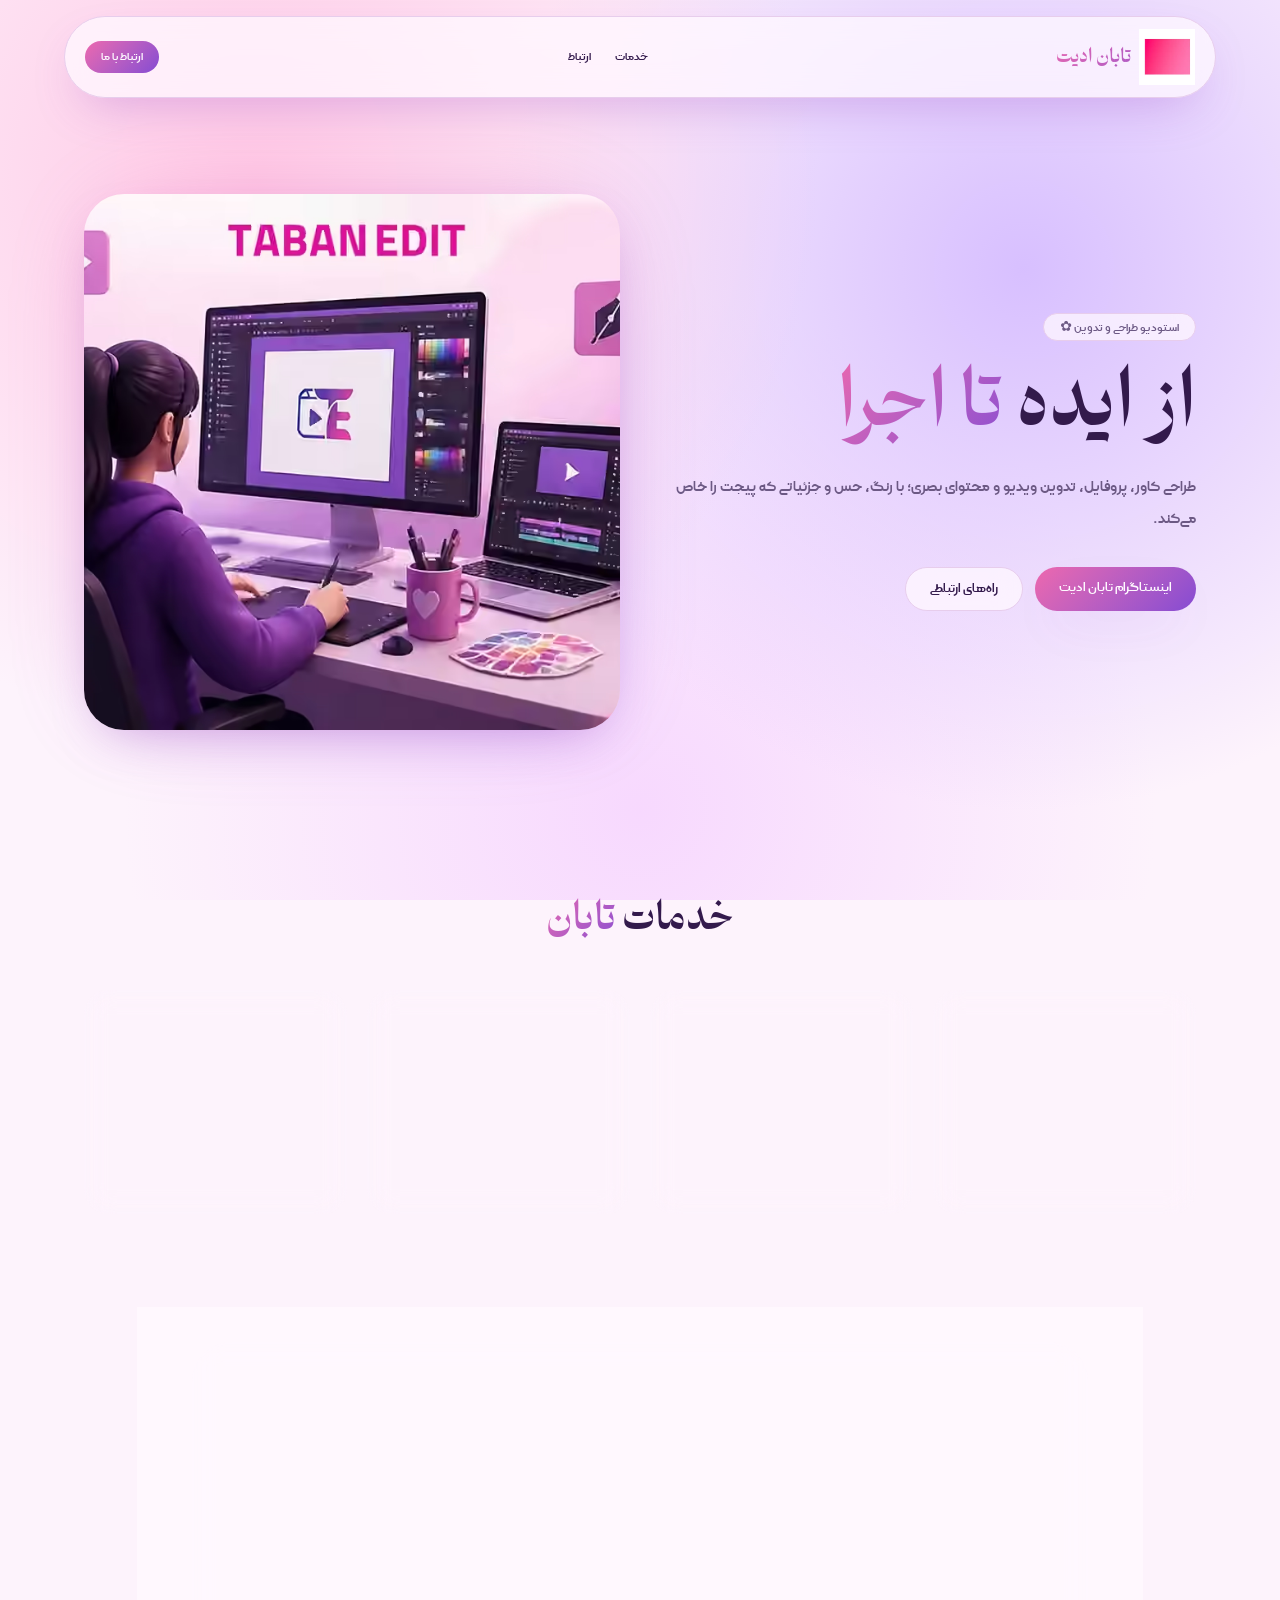
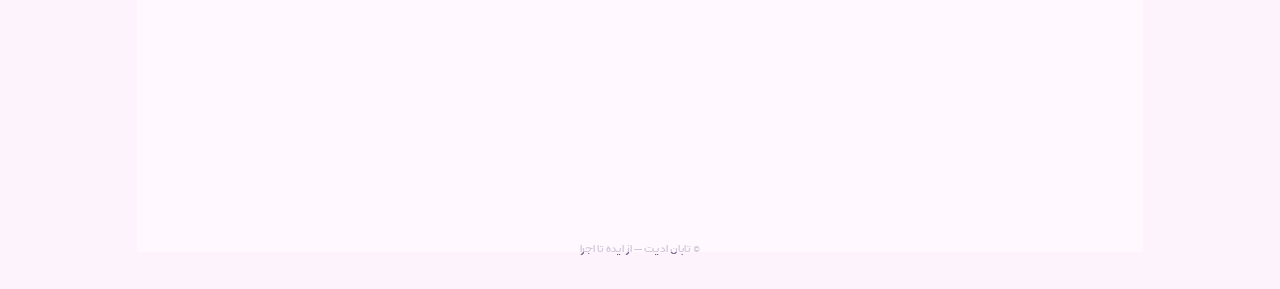
==== commit 8558b053: "Publish accurate static Lovable layout with Doran/Kalameh and 4 contact channels" ====
--- a/index.html
+++ b/index.html
@@ -1,58 +1,156 @@
-<!DOCTYPE html>
+<!doctype html>
 <html lang="fa" dir="rtl">
 <head>
-<meta charset="UTF-8"><meta name="viewport" content="width=device-width,initial-scale=1">
-<title>تابان ادیت | طراحی گرافیک و تدوین ویدیو</title>
-<meta name="description" content="تابان ادیت؛ طراحی بنر و کاور، پروفایل و هویت بصری، تدوین ویدیو و محتوای خلاق. برای مشاوره و سفارش در اینستاگرام، تلگرام، بله و روبیکا پیام بدهید.">
-<meta name="theme-color" content="#fce8f4"><meta property="og:title" content="تابان ادیت | از ایده تا اجرا"><meta property="og:type" content="website"><meta property="og:locale" content="fa_IR"><meta property="og:description" content="تابان ادیت، همراه خلاق شما در طراحی و تدوین. از ایده تا اجرا کنار شماییم.">
-<link rel="icon" type="image/webp" href="./assets/logo.webp">
+<meta charset="utf-8">
+<meta name="viewport" content="width=device-width, initial-scale=1">
+<title>تابان ادیت | از ایده تا اجرا</title>
+<link rel="icon" href="./assets/logo.webp" type="image/webp">
+<meta name="description" content="تابان ادیت؛ طراحی کاور و بنر، طراحی پروفایل، تدوین ویدیو و تولید محتوای بصری. از ایده تا اجرا.">
+<meta property="og:title" content="تابان ادیت — از ایده تا اجرا">
+<meta property="og:description" content="طراحی کاور و بنر، پروفایل، تدوین ویدیو و محتوای بصری با حس و حال خاص.">
+<meta property="og:type" content="website">
+<meta property="og:locale" content="fa_IR">
+<meta name="twitter:card" content="summary_large_image">
+
 <style>
-@font-face{font-family:Kalameh;src:local("Kalameh Bold"),local("Kalameh");font-display:swap;font-weight:700 900}
-@font-face{font-family:Doran;src:local("Doran Bold"),local("Doran");font-display:swap;font-weight:400 900}
-:root{--ink:#392448;--purple:#7533a6;--pink:#db398e;--muted:#7c6686;--shadow:0 22px 65px rgba(95,43,115,.12);--outline:rgba(173,100,168,.20)}
-*{box-sizing:border-box}html{scroll-behavior:smooth}body{margin:0;color:var(--ink);font-family:Doran,Tahoma,sans-serif;background:#fff7fc;background-image:radial-gradient(ellipse at 8% 10%,rgba(252,183,219,.63),transparent 39%),radial-gradient(ellipse at 95% 35%,rgba(213,173,247,.50),transparent 39%),radial-gradient(ellipse at 40% 100%,rgba(253,210,234,.52),transparent 49%);background-attachment:fixed;line-height:1.9}a{text-decoration:none;color:inherit}button,a{-webkit-tap-highlight-color:transparent}h1,h2,h3,.brand,.large-title{font-family:Kalameh,Tahoma,sans-serif;line-height:1.45}h1,h2,h3,p{margin-top:0}.layout{max-width:1170px;margin:auto;padding:0 25px}.soft{border:1px solid var(--outline);border-radius:28px;box-shadow:var(--shadow);background:rgba(255,255,255,.78);backdrop-filter:blur(15px)}.gradient{background:linear-gradient(115deg,#de408f,#8737b1);color:white}.gradient-text{background:linear-gradient(120deg,#dc3586 25%,#7431a3 87%);color:transparent;background-clip:text;-webkit-background-clip:text}.star{color:#e35aad;font-size:26px}
-.top{padding-top:20px;position:relative;z-index:2}.nav{display:flex;align-items:center;justify-content:space-between;padding:10px 21px;border-radius:24px;min-height:76px}.brand{display:flex;align-items:center;gap:11px;font-size:23px;font-weight:900}.brand-logo{width:49px;height:49px;object-fit:cover;border-radius:15px;border:1px solid #f4d6eb;background:#fff}.menu{display:flex;align-items:center;gap:32px;font-size:15px}.menu a:hover{color:var(--pink)}.btn{font-family:Doran,Tahoma,sans-serif;font-size:15px;font-weight:700;display:inline-flex;align-items:center;justify-content:center;gap:9px;padding:12px 22px;border-radius:17px;transition:transform .25s,box-shadow .25s}.btn:hover{transform:translateY(-3px);box-shadow:0 12px 27px rgba(143,47,147,.18)}.btn:focus-visible,a:focus-visible{outline:3px solid #933bbb;outline-offset:3px}.btn.outline{border:1px solid #e9c9e7;background:#fff;color:#7431a3}.btn.small{font-size:13px;padding:9px 18px}
-.hero{display:grid;grid-template-columns:.85fr 1.15fr;align-items:center;gap:40px;padding-top:68px;padding-bottom:82px}.intro{position:relative;z-index:1}.eyebrow{display:inline-flex;align-items:center;gap:7px;background:#fff;padding:5px 16px;border:1px solid #f2d3e7;border-radius:40px;color:#9c4c96;font-size:13px}.hero h1{font-size:clamp(44px,5vw,76px);letter-spacing:-1px;margin:16px 0}.hero p{font-size:19px;color:#67546e;line-height:2.15;max-width:540px}.btn-row{display:flex;gap:12px;flex-wrap:wrap;margin-top:28px}.mini-trust{margin-top:32px;display:flex;align-items:center;gap:12px;font-size:13px;color:#826b89}.mini-trust i{width:9px;height:9px;border-radius:50%;background:#e85da3;box-shadow:0 0 0 5px #fbe0f0}.hero-art{position:relative;isolation:isolate}.hero-art:before{content:'';position:absolute;z-index:-1;inset:35px;background:linear-gradient(125deg,#f7bce1,#c7a6eb);filter:blur(55px);opacity:.7}.hero-art img{display:block;max-width:100%;width:100%;object-fit:cover;aspect-ratio:2048/1408;border-radius:31px;box-shadow:0 25px 70px rgba(117,48,131,.26);border:7px solid rgba(255,255,255,.85)}.float-icon{position:absolute;bottom:-25px;left:-12px;background:#fff;border:1px solid #edcce7;padding:13px 17px;border-radius:20px;font-size:13px;box-shadow:var(--shadow);color:#80408f}.float-icon span{font-size:22px;vertical-align:middle;margin-left:6px}
-.services{padding-top:40px;padding-bottom:96px}.section-head{text-align:center;margin-bottom:42px}.section-head h2{font-size:clamp(32px,4vw,48px);margin:4px 0 10px}.section-head p{color:var(--muted);font-size:16px}.cards{display:grid;grid-template-columns:repeat(4,1fr);gap:18px}.service{padding:27px 23px;min-height:245px;transition:transform .25s}.service:hover{transform:translateY(-6px)}.service .symbol{width:55px;height:55px;display:grid;place-items:center;font-size:27px;border-radius:18px;background:linear-gradient(145deg,#ffd2ea,#dfd1f7)}.service h3{font-size:21px;margin:19px 0 8px}.service p{font-size:14px;color:#79647e;margin:0;line-height:2.1}
-.about{margin-bottom:95px;padding:35px;display:flex;align-items:center;justify-content:space-between;gap:40px}.about h2{font-size:30px;margin-bottom:12px}.about p{color:#6c5672;font-size:16px;max-width:730px;margin:0}.about-badge{flex-shrink:0;display:grid;place-items:center;border-radius:25px;width:115px;height:115px;background:linear-gradient(130deg,#fbd3e9,#e5d5ff);font-size:48px}
-.contact-block{padding-bottom:100px;scroll-margin-top:30px}.contact{padding:49px 40px;text-align:center;border-radius:40px;position:relative;overflow:hidden}.contact:before,.contact:after{content:'✦';position:absolute;color:#eac0df;font-size:38px;top:18px}.contact:before{right:35px}.contact:after{left:35px}.contact h2{font-size:clamp(31px,4vw,44px);margin-bottom:7px}.contact p{color:var(--muted);margin:0 0 29px}.socials{display:grid;grid-template-columns:repeat(4,1fr);gap:14px}.social{display:flex;align-items:center;justify-content:center;gap:10px;border-radius:19px;min-height:68px;padding:13px 10px;font-weight:700;font-size:16px;background:white;border:1px solid #eacbe5;transition:transform .25s,box-shadow .25s}.social:hover{transform:translateY(-4px);box-shadow:0 10px 22px rgba(96,44,111,.13)}.social-icon{display:inline-grid;place-items:center;flex-shrink:0;width:35px;height:35px;border-radius:12px;font-size:21px;color:white}.instagram{background:linear-gradient(135deg,#ffb262,#ed488a,#8841b6)}.bale{background:#39a6b5}.rubika{background:linear-gradient(135deg,#8f69e9,#bd3e97)}.telegram{background:#26a5dc}footer{text-align:center;color:#907c96;padding:0 20px 35px;font-size:13px}
-@media(max-width:950px){.hero{gap:25px}.cards{grid-template-columns:repeat(2,1fr)}.socials{grid-template-columns:repeat(2,1fr)}.about-badge{width:90px;height:90px}.hero p{font-size:16px}}
-@media(max-width:690px){.layout{padding:0 17px}.nav{min-height:67px;padding:8px 12px}.brand{font-size:19px;gap:7px}.brand-logo{width:43px;height:43px}.menu{display:none}.btn.small{padding:9px 12px;font-size:12px}.hero{display:flex;flex-direction:column;padding-top:48px;padding-bottom:65px;gap:29px}.intro{text-align:center;order:1}.hero-art{order:2;width:100%}.hero h1{font-size:53px;margin:12px 0}.hero p{font-size:16px}.btn-row{justify-content:center}.mini-trust{justify-content:center}.hero-art img{border-width:5px;border-radius:23px}.float-icon{bottom:-17px;left:6px;font-size:12px;padding:8px 12px;border-radius:12px}.services{padding-top:15px;padding-bottom:65px}.section-head{margin-bottom:25px}.section-head p{font-size:14px}.cards{gap:12px}.service{min-height:205px;padding:20px 17px;border-radius:22px}.service .symbol{width:49px;height:49px;font-size:24px}.service h3{font-size:19px}.service p{font-size:13px}.about{padding:26px 20px;margin-bottom:65px;gap:15px}.about h2{font-size:25px}.about p{font-size:14px}.about-badge{width:65px;height:65px;font-size:30px;border-radius:18px}.contact-block{padding-bottom:60px}.contact{padding:39px 21px;border-radius:26px}.contact:before,.contact:after{font-size:19px}.socials{gap:11px}.social{min-height:66px;font-size:14px}.social-icon{width:32px;height:32px}.contact p{font-size:14px}}
-@media(max-width:380px){.service h3{font-size:17px}.service{padding:16px 12px}.about-badge{display:none}.hero h1{font-size:47px}}
-@media(prefers-reduced-motion:reduce){html{scroll-behavior:auto}*{transition:none!important}}
+@font-face{font-family:"Doran";src:url("./fonts/Doran-Bold.woff2") format("woff2");font-style:normal;font-weight:700 900;font-display:swap}
+@font-face{font-family:"Kalameh";src:url("./fonts/Kalameh-Bold.woff2") format("woff2");font-style:normal;font-weight:400 900;font-display:swap}
+:root{
+  --bg:oklch(0.975 0.015 330);--fg:oklch(0.28 0.09 305);--card:oklch(0.99 0.01 330 / 70%);
+  --primary:oklch(0.58 0.2 315);--on-primary:oklch(0.99 0.01 330);--secondary:oklch(0.92 0.05 320);
+  --muted:oklch(0.94 0.03 320);--muted-fg:oklch(0.5 0.07 305);--accent:oklch(0.8 0.12 350);--border:oklch(0.88 0.05 320);
+  --grad:linear-gradient(135deg,oklch(0.7 0.18 350),oklch(0.55 0.2 300));
+  --shadow:0 20px 50px -20px oklch(0.55 0.2 310 / 40%);
+  --font-body:"Kalameh",system-ui,sans-serif;
+  --font-head:"Doran",system-ui,sans-serif;
+}
+*{box-sizing:border-box;margin:0;padding:0}
+html{scroll-behavior:smooth}
+body{font-family:var(--font-body);color:var(--fg);background:var(--bg);overflow-x:hidden;
+  background-image:radial-gradient(circle at 20% 20%,oklch(0.9 0.08 350) 0%,transparent 45%),radial-gradient(circle at 80% 30%,oklch(0.85 0.1 300) 0%,transparent 45%),radial-gradient(circle at 50% 90%,oklch(0.92 0.06 320) 0%,transparent 50%);background-attachment:fixed}
+h1,h2,h3,.brand{font-family:var(--font-head)}
+a{color:inherit;text-decoration:none}
+.wrap{max-width:72rem;margin:0 auto;padding:0 1.25rem}
+.glass{background:var(--card);backdrop-filter:blur(14px);-webkit-backdrop-filter:blur(14px);border:1px solid var(--border)}
+.grad{background:var(--grad);color:var(--on-primary)}
+.tgrad{background:var(--grad);-webkit-background-clip:text;background-clip:text;color:transparent}
+.shadow{box-shadow:var(--shadow)}
+header{position:sticky;top:0;z-index:20;padding:1rem 1rem 0}
+nav{max-width:72rem;margin:0 auto;display:flex;align-items:center;justify-content:space-between;border-radius:999px;padding:.75rem 1.25rem}
+.brand{font-size:1.125rem;font-weight:800}
+.links{display:none;gap:1.5rem;font-size:.875rem}.links a:hover{color:var(--primary)}
+.btn{display:inline-block;border-radius:999px;padding:.75rem 1.5rem;font-weight:600;transition:transform .3s}
+.btn:hover{transform:translateY(-4px)}
+.btn-sm{padding:.5rem 1rem;font-size:.875rem}.btn-sm:hover{transform:scale(1.05)}
+.hero{display:grid;gap:2.5rem;align-items:center;padding:3.5rem 1.25rem;text-align:center}
+.pill{display:inline-block;border-radius:999px;padding:.25rem 1rem;font-size:.875rem;color:var(--muted-fg)}
+h1{margin-top:1.25rem;font-size:3rem;font-weight:800;line-height:1.25}
+.lead{margin-top:1.25rem;font-size:1.125rem;line-height:2rem;color:var(--muted-fg)}
+.cta{margin-top:2rem;display:flex;flex-wrap:wrap;gap:.75rem;justify-content:center}
+.art{position:relative}
+.art .glow{position:absolute;inset:1.5rem;border-radius:3rem;opacity:.4;filter:blur(48px);background:var(--grad)}
+.art img{position:relative;width:100%;height:auto;border-radius:2.5rem;box-shadow:var(--shadow);animation:float 6s ease-in-out infinite;display:block}
+@keyframes float{0%,100%{transform:translateY(0)}50%{transform:translateY(-14px)}}
+section.block{padding:4rem 1.25rem}
+h2{text-align:center;font-size:1.875rem;font-weight:800}
+.sub{margin-top:.75rem;text-align:center;color:var(--muted-fg)}
+.grid{margin-top:2.5rem;display:grid;gap:1.25rem}
+.svc{border-radius:1.5rem;padding:1.5rem;transition:transform .3s}
+.svc:hover{transform:translateY(-8px)}
+.ico{display:grid;place-items:center;width:3.5rem;height:3.5rem;border-radius:1rem;font-size:1.5rem}
+h3{margin-top:1.25rem;font-size:1.25rem;font-weight:700}
+.svc p{margin-top:.5rem;line-height:1.75rem;color:var(--muted-fg)}
+.works{grid-template-columns:repeat(2,1fr);gap:1rem}
+.work{border-radius:1.5rem;overflow:hidden}
+.thumb{position:relative;aspect-ratio:1;transition:transform .5s}
+.work:hover .thumb{transform:scale(1.05)}
+.tag{position:absolute;right:.75rem;top:.75rem;border-radius:999px;padding:.25rem .75rem;font-size:.75rem;font-weight:600}
+.work p{padding:1rem;font-size:.875rem;font-weight:600;position:relative;background:var(--card)}
+.g1{background:linear-gradient(to bottom right,var(--accent),var(--primary))}
+.g2{background:linear-gradient(to bottom right,var(--primary),var(--secondary))}
+.g3{background:linear-gradient(to bottom right,var(--secondary),var(--accent))}
+.g4{background:linear-gradient(to bottom right,var(--accent),var(--secondary))}
+.g5{background:linear-gradient(to bottom right,var(--primary),var(--accent))}
+.g6{background:linear-gradient(to bottom right,var(--secondary),var(--primary))}
+.contact{max-width:56rem;margin:0 auto;border-radius:2.5rem;padding:2rem;text-align:center}
+.two{margin-top:2rem;display:grid;gap:.75rem}
+.big{border-radius:1rem;padding:1rem 1.5rem;font-weight:700;transition:transform .3s;display:block}
+.big:hover{transform:translateY(-4px)}
+.outline{border:2px solid var(--primary);color:var(--primary)}
+.soon{margin-top:1.5rem;display:grid;grid-template-columns:repeat(3,1fr);gap:.75rem}
+.soon div{border-radius:1rem;background:var(--muted);padding:.75rem;font-size:.875rem;color:var(--muted-fg)}
+.soon span{display:block;font-size:.75rem}
+footer{padding-bottom:2rem;text-align:center;font-size:.875rem;color:var(--muted-fg)}
+.reveal{opacity:0;transform:translateY(24px);transition:opacity .8s ease,transform .8s cubic-bezier(.2,.7,.2,1)}
+.reveal.in{opacity:1;transform:none}
+@media(min-width:640px){.links{display:flex}.grid{grid-template-columns:repeat(2,1fr)}.two{grid-template-columns:1fr 1fr}}
+@media(min-width:768px){.hero{grid-template-columns:1fr 1fr;padding:6rem 1.25rem;text-align:right}.cta{justify-content:flex-start}h1{font-size:4.5rem}h2{font-size:2.25rem}.works{grid-template-columns:repeat(3,1fr)}.work p{font-size:1rem}.contact{padding:3rem}}
+@media(min-width:1024px){.svcs{grid-template-columns:repeat(4,1fr)}}
+@media(prefers-reduced-motion:reduce){.art img{animation:none}.reveal{opacity:1;transform:none;transition:none}}
+
+.brand{display:inline-flex;gap:.5rem;align-items:center}
+.brand-logo{display:block;width:44px;height:44px;object-fit:contain;flex-shrink:0}
+.social-links{display:grid;grid-template-columns:1fr;gap:.75rem;margin:2rem 0 1.5rem}
+.social{display:flex;justify-content:center;align-items:center;gap:.65rem;border-radius:1rem;border:2px solid currentColor;padding:1rem 1.5rem;background:var(--card);font-weight:700;transition:transform .3s}
+.social:hover{transform:translateY(-4px)}
+.social span{font-size:1.35rem}
+.instagram{color:oklch(.53 .19 350)}.bale{color:oklch(.43 .12 160)}.rubika{color:oklch(.51 .18 310)}.telegram{color:oklch(.48 .12 235)}
+.dm{display:inline-flex;align-items:center;justify-content:center;max-width:100%;border-radius:1rem;padding:1rem 1.5rem;font-weight:700;transition:transform .3s}
+.dm:hover{transform:translateY(-4px)}
+.art img{aspect-ratio:1;object-fit:cover}
+@media(min-width:640px){.social-links{grid-template-columns:1fr 1fr}.brand-logo{width:56px;height:56px}}
 </style>
 </head>
 <body>
-<header class="top layout" id="top"><nav class="nav soft" aria-label="منوی اصلی">
-  <a class="brand" href="#top"><img src="./assets/logo.webp" alt="لوگوی تابان ادیت" class="brand-logo" width="49" height="49"><span class="gradient-text">تابان ادیت</span></a>
-  <div class="menu"><a href="#services">خدمات ما</a><a href="#about">درباره تابان</a><a href="#contact">ارتباط با ما</a></div>
-  <a class="btn small gradient" href="#contact">ثبت سفارش <span aria-hidden="true">↗</span></a>
+<header><nav class="glass shadow">
+  <a href="#top" class="brand tgrad"><img src="./assets/logo.webp" width="56" height="56" alt="نشان تابان ادیت" class="brand-logo">تابان ادیت</a>
+  <div class="links"><a href="#services">خدمات</a><a href="#contact">ارتباط</a></div>
+  <a href="#contact" class="btn btn-sm grad">ارتباط با ما</a>
 </nav></header>
-<main>
-<section class="hero layout" aria-labelledby="hero-title">
- <div class="intro"><span class="eyebrow"><span class="star" aria-hidden="true">✦</span> استودیو خلاق طراحی و تدوین</span>
-  <h1 id="hero-title">از ایده <span class="gradient-text">تا اجرا</span></h1>
-  <p>هر برند یک قصه داره؛ ما قصه‌ی تو رو با طراحی خلاق، رنگ‌های چشم‌نواز و تدوین حرفه‌ای به تصویر می‌کشیم.</p>
-  <div class="btn-row"><a class="btn gradient" href="#contact">سفارش طراحی و تدوین <span aria-hidden="true">↗</span></a><a class="btn outline" href="#services">دیدن خدمات</a></div>
-  <div class="mini-trust"><i aria-hidden="true"></i> طراحی اختصاصی، با عشق به جزئیات</div>
- </div>
- <div class="hero-art"><img src="./assets/hero.avif" alt="شخصیت طراح تابان ادیت در استودیو صورتی و بنفش کنار مانیتور و لپ‌تاپ" width="1200" height="825" fetchpriority="high"><div class="float-icon"><span aria-hidden="true">🎨</span> ایده‌های خاص، اجراهای متفاوت</div></div>
-</section>
-<section class="services layout" id="services"><div class="section-head"><span class="star" aria-hidden="true">✦</span><h2>خدمات <span class="gradient-text">تابان ادیت</span></h2><p>از یک کاور جذاب تا ویدیویی که مخاطب نتونه ازش چشم برداره</p></div>
- <div class="cards">
- <article class="service soft"><div class="symbol" aria-hidden="true">🖼️</div><h3>طراحی کاور و بنر</h3><p>بنر تبلیغاتی، کاور پست و استوری متناسب با حال‌وهوای برندت.</p></article>
- <article class="service soft"><div class="symbol" aria-hidden="true">🎨</div><h3>طراحی پروفایل</h3><p>طراحی خلاقانه‌ی پروفایل و عناصر بصری برای یک پیج متفاوت.</p></article>
- <article class="service soft"><div class="symbol" aria-hidden="true">🎬</div><h3>تدوین ویدیو</h3><p>تدوین ریلز و ویدیو با ریتم جذاب، جزئیات دقیق و حس حرفه‌ای.</p></article>
- <article class="service soft"><div class="symbol" aria-hidden="true">✨</div><h3>تولید محتوای بصری</h3><p>خلق محتوای چشم‌نواز برای معرفی بهتر کسب‌وکار و داستان تو.</p></article>
- </div>
-</section>
-<section class="about layout" id="about"><div class="about-badge" aria-hidden="true">💜</div><div><h2>اینجا ایده‌هات <span class="gradient-text">جان می‌گیرن</span></h2><p>ما در تابان ادیت کمک می‌کنیم هویت تصویری کسب‌وکارت حرفه‌ای‌تر و دوست‌داشتنی‌تر دیده بشه. تو فقط ایده‌ات رو بگو؛ با هم به بهترین شکل اجراش می‌کنیم.</p></div></section>
-<section class="contact-block layout" id="contact"><div class="contact soft"><h2>بیا با هم <span class="gradient-text">شروع کنیم!</span></h2><p>برای مشاوره و ثبت سفارش، از یکی از راه‌های زیر بهمون پیام بده.</p>
-<div class="socials">
-<a class="social" href="https://instagram.com/taban_edit" target="_blank" rel="noopener noreferrer" aria-label="ارتباط در اینستاگرام تابان ادیت"><span class="social-icon instagram" aria-hidden="true">◎</span> اینستاگرام <span aria-hidden="true">↗</span></a>
-<a class="social" href="https://ble.ir/tabanedit" target="_blank" rel="noopener noreferrer" aria-label="ارتباط در بله تابان ادیت"><span class="social-icon bale" aria-hidden="true">✉</span> بله <span aria-hidden="true">↗</span></a>
-<a class="social" href="https://rubika.ir/page/Taban_edit" target="_blank" rel="noopener noreferrer" aria-label="ارتباط در روبیکا تابان ادیت"><span class="social-icon rubika" aria-hidden="true">✦</span> روبیکا <span aria-hidden="true">↗</span></a>
-<a class="social" href="https://t.me/taban_edit" target="_blank" rel="noopener noreferrer" aria-label="ارتباط در تلگرام تابان ادیت"><span class="social-icon telegram" aria-hidden="true">➤</span> تلگرام <span aria-hidden="true">↗</span></a>
-</div></div></section>
-</main><footer>ساخته شده با <span aria-hidden="true">♥</span> برای تابان ادیت | ۲۰۲۶</footer>
-</body></html>+<main id="top">
+  <section class="hero wrap">
+    <div class="reveal">
+      <span class="pill glass">استودیو طراحی و تدوین ✿</span>
+      <h1>از ایده <span class="tgrad">تا اجرا</span></h1>
+      <p class="lead">طراحی کاور، پروفایل، تدوین ویدیو و محتوای بصری؛ با رنگ، حس و جزئیاتی که پیجت را خاص می‌کند.</p>
+      <div class="cta">
+        <a href="https://www.instagram.com/taban_edit/" target="_blank" rel="noopener noreferrer" class="btn grad shadow">اینستاگرام تابان ادیت</a>
+        <a href="#contact" class="btn glass">راه‌های ارتباطی</a>
+      </div>
+    </div>
+    <div class="art reveal"><div class="glow"></div><img src="./assets/hero.avif" width="1024" height="1024" alt="طراح گرافیک کارتونی پشت میز کار"></div>
+  </section>
+
+  <section id="services" class="block wrap">
+    <h2 class="reveal">خدمات <span class="tgrad">تابان</span></h2>
+    <div class="grid svcs">
+      <article class="svc glass shadow reveal"><div class="ico grad">🖼️</div><h3>طراحی کاور و بنر</h3><p>کاور پست، هایلایت و بنرهای چشم‌نواز برای دیده شدن برندت.</p></article>
+      <article class="svc glass shadow reveal" style="transition-delay:90ms"><div class="ico grad">🌸</div><h3>طراحی پروفایل</h3><p>پروفایل یکدست و حرفه‌ای که هویت پیجت را می‌سازد.</p></article>
+      <article class="svc glass shadow reveal" style="transition-delay:180ms"><div class="ico grad">🎬</div><h3>تدوین ویدیو</h3><p>ریلز و ویدیوهای جذاب با ریتم، افکت و زیرنویس دقیق.</p></article>
+      <article class="svc glass shadow reveal" style="transition-delay:270ms"><div class="ico grad">✨</div><h3>تولید محتوای بصری</h3><p>ایده‌پردازی و ساخت محتوای تصویری هماهنگ با سبک تو.</p></article>
+    </div>
+  </section>
+
+  <section id="contact" class="block">
+    <div class="contact glass shadow reveal">
+      <h2>بیا با هم <span class="tgrad">بسازیم</span></h2>
+      <p class="sub">برای سفارش و مشاوره از راه‌های ارتباطی زیر پیام بده.</p>
+      <div class="social-links" aria-label="راه‌های ارتباطی">
+        <a class="social instagram" href="https://instagram.com/taban_edit" target="_blank" rel="noopener noreferrer"><span aria-hidden="true">◎</span> اینستاگرام</a>
+        <a class="social bale" href="https://ble.ir/tabanedit" target="_blank" rel="noopener noreferrer"><span aria-hidden="true">✉</span> بله</a>
+        <a class="social rubika" href="https://rubika.ir/page/Taban_edit" target="_blank" rel="noopener noreferrer"><span aria-hidden="true">◈</span> روبیکا</a>
+        <a class="social telegram" href="https://t.me/taban_edit" target="_blank" rel="noopener noreferrer"><span aria-hidden="true">➤</span> تلگرام</a>
+      </div>
+      <a class="dm grad shadow" href="https://ig.me/m/taban_edit" target="_blank" rel="noopener noreferrer">💌 پیام مستقیم اینستاگرام</a>
+    </div>
+  </section>
+</main>
+<footer>© تابان ادیت — از ایده تا اجرا</footer>
+<script>
+(function(){var els=document.querySelectorAll('.reveal');
+if(!('IntersectionObserver' in window)){els.forEach(function(e){e.classList.add('in')});return}
+var io=new IntersectionObserver(function(es){es.forEach(function(e){if(e.isIntersecting)e.target.classList.add('in')})},{threshold:.15});
+els.forEach(function(e){io.observe(e)})})();
+</script>
+</body>
+</html>
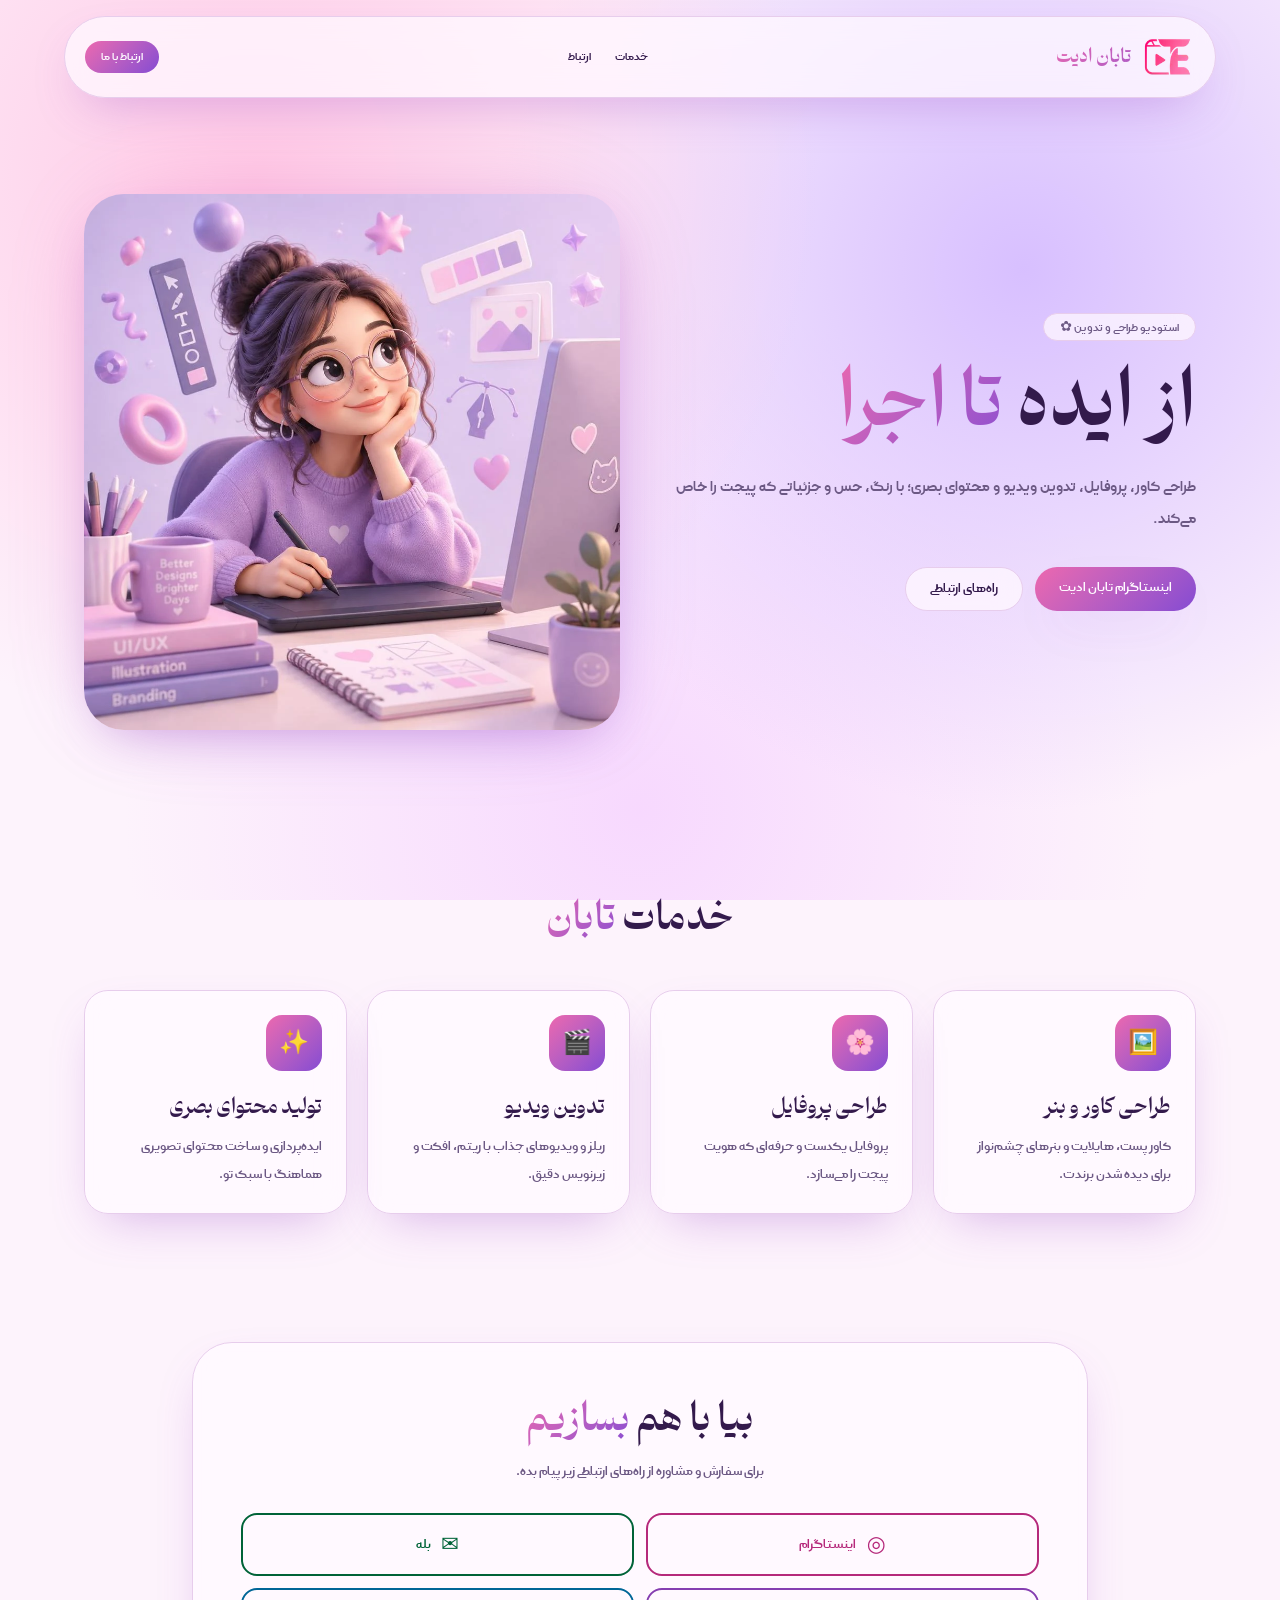
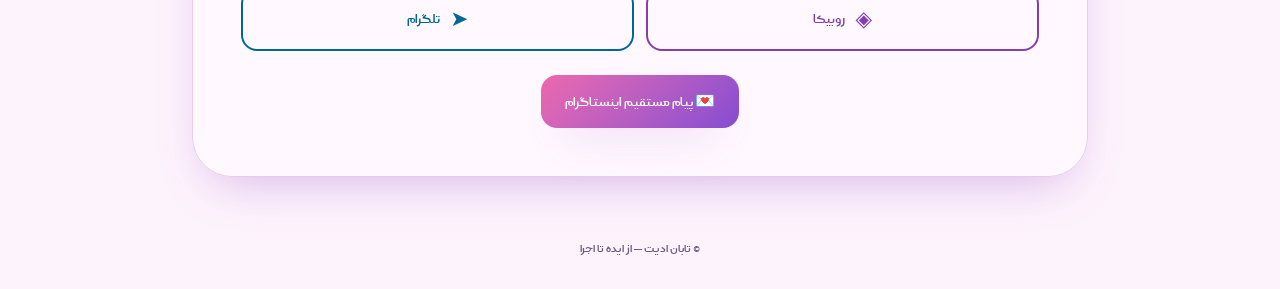
==== commit f50e34e7: "Use supplied pastel illustration and pink Taban Edit logo on GitHub Pages" ====
--- a/index.html
+++ b/index.html
@@ -4,7 +4,7 @@
 <meta charset="utf-8">
 <meta name="viewport" content="width=device-width, initial-scale=1">
 <title>تابان ادیت | از ایده تا اجرا</title>
-<link rel="icon" href="./assets/logo.webp" type="image/webp">
+<link rel="icon" href="./assets/taban-logo.png" type="image/png">
 <meta name="description" content="تابان ادیت؛ طراحی کاور و بنر، طراحی پروفایل، تدوین ویدیو و تولید محتوای بصری. از ایده تا اجرا.">
 <meta property="og:title" content="تابان ادیت — از ایده تا اجرا">
 <meta property="og:description" content="طراحی کاور و بنر، پروفایل، تدوین ویدیو و محتوای بصری با حس و حال خاص.">
@@ -103,7 +103,7 @@
 </head>
 <body>
 <header><nav class="glass shadow">
-  <a href="#top" class="brand tgrad"><img src="./assets/logo.webp" width="56" height="56" alt="نشان تابان ادیت" class="brand-logo">تابان ادیت</a>
+  <a href="#top" class="brand tgrad"><img src="./assets/taban-logo.png" width="56" height="56" alt="نشان تابان ادیت" class="brand-logo">تابان ادیت</a>
   <div class="links"><a href="#services">خدمات</a><a href="#contact">ارتباط</a></div>
   <a href="#contact" class="btn btn-sm grad">ارتباط با ما</a>
 </nav></header>
@@ -118,7 +118,7 @@
         <a href="#contact" class="btn glass">راه‌های ارتباطی</a>
       </div>
     </div>
-    <div class="art reveal"><div class="glow"></div><img src="./assets/hero.avif" width="1024" height="1024" alt="طراح گرافیک کارتونی پشت میز کار"></div>
+    <div class="art reveal"><div class="glow"></div><img src="./assets/taban-hero.webp" fetchpriority="high" width="1024" height="1024" alt="تصویرسازی دختر طراح با لباس یاسی، پشت میز طراحی و قلم نوری"></div>
   </section>
 
   <section id="services" class="block wrap">
